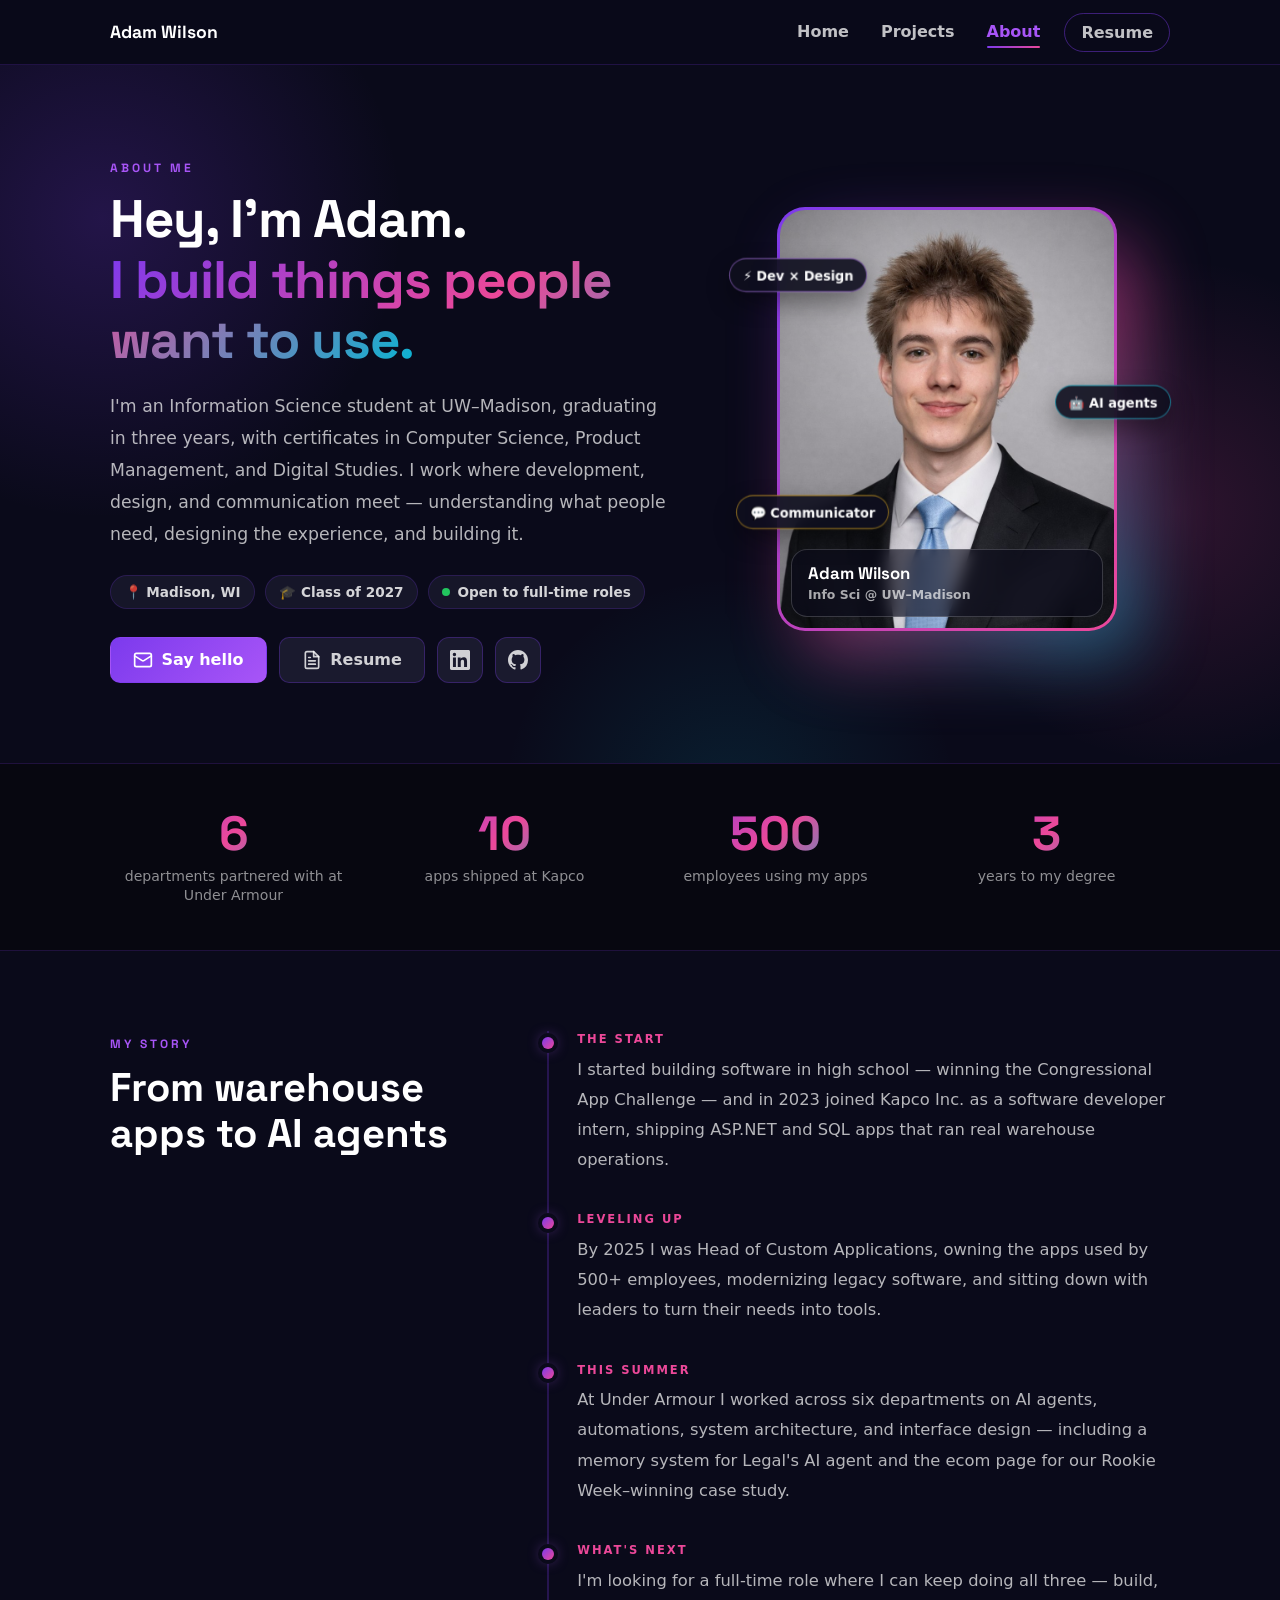
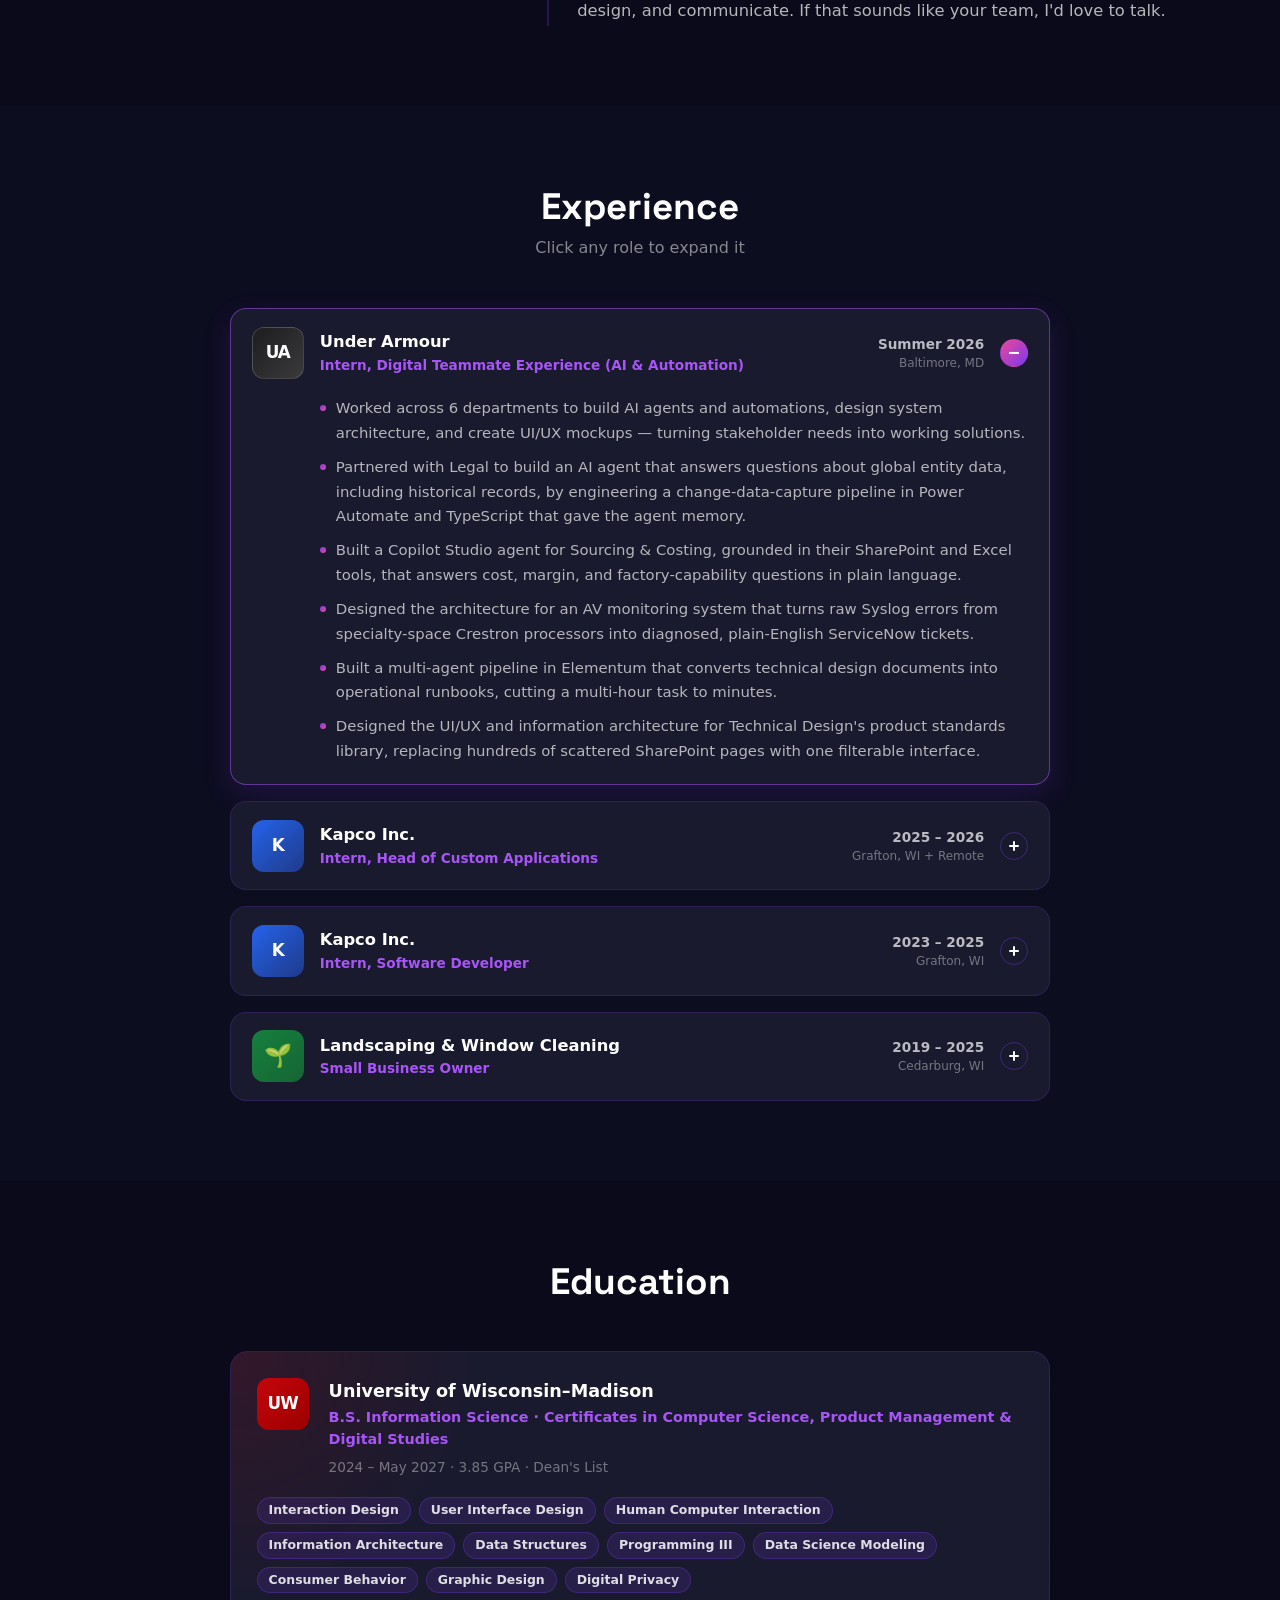
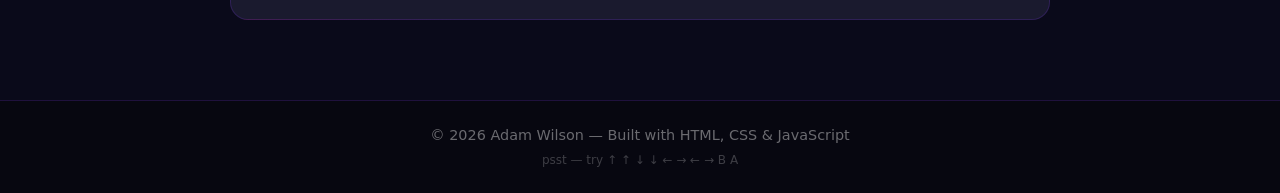
==== about.html @ 1ac46851 "Initial upload" ====
<!doctype html>
<html lang="en">
<head>
  <meta charset="UTF-8">
  <meta name="viewport" content="width=device-width, initial-scale=1.0">
  <title>About — Adam Wilson</title>
  <meta name="description" content="About Adam Wilson — Information Science student at UW–Madison.">
  <link rel="icon" type="image/svg+xml" href="assets/favicon.svg">
  <link rel="preconnect" href="https://fonts.googleapis.com">
  <link rel="preconnect" href="https://fonts.gstatic.com" crossorigin>
  <link href="https://fonts.googleapis.com/css2?family=Space+Grotesk:wght@500;600;700&display=swap" rel="stylesheet">
  <link rel="stylesheet" href="css/style.css">
</head><body>
  <div class="scroll-progress" aria-hidden="true"></div>
  <header class="site-nav">
    <nav class="container" aria-label="Main navigation">
      <button class="brand" type="button" title="Try clicking me..." aria-label="Adam Wilson">Adam Wilson</button>
      <button class="nav-toggle" type="button" aria-controls="nav-links" aria-expanded="false" aria-label="Toggle navigation menu">
        <span></span><span></span><span></span>
      </button>
      <ul class="nav-links" id="nav-links">
        <li><a href="index.html">Home</a></li>
        <li><a href="projects.html">Projects</a></li>
        <li><a href="about.html" class="active" aria-current="page">About</a></li>
        <li><a href="resume.html" class="nav-cta">Resume</a></li>
      </ul>
    </nav>
  </header>

  <main class="about-page">
    <!-- Intro -->
    <section class="about-hero">
      <div class="about-hero-bg" aria-hidden="true"></div>
      <div class="container about-hero-grid">
        <div class="about-intro">
          <span class="eyebrow" data-reveal>About me</span>
          <h1 data-reveal data-delay="0.05">Hey, I'm Adam.<br><span class="grad-text">I build things people want to use.</span></h1>
          <p class="about-lead" data-reveal data-delay="0.12">
            I'm an Information Science student at UW–Madison, graduating in three years, with certificates in
            Computer Science, Product Management, and Digital Studies. I work where development, design, and
            communication meet — understanding what people need, designing the experience, and building it.
          </p>
          <div class="fact-row" data-reveal data-delay="0.18">
            <span class="fact">📍 Madison, WI</span>
            <span class="fact">🎓 Class of 2027</span>
            <span class="fact"><span class="status-dot"></span> Open to full-time roles</span>
          </div>
          <div class="about-cta" data-reveal data-delay="0.24">
            <a class="btn btn-grad" href="mailto:adamwilson2015@icloud.com"><svg width="20" height="20" viewBox="0 0 24 24" fill="none" stroke="currentColor" stroke-width="2" stroke-linecap="round" stroke-linejoin="round" aria-hidden="true"><rect x="2" y="4" width="20" height="16" rx="2"/><path d="m22 7-8.97 5.7a1.94 1.94 0 0 1-2.06 0L2 7"/></svg>Say hello</a>
            <a class="btn btn-ghost" href="resume.html"><svg width="20" height="20" viewBox="0 0 24 24" fill="none" stroke="currentColor" stroke-width="2" stroke-linecap="round" stroke-linejoin="round" aria-hidden="true"><path d="M14 2H6a2 2 0 0 0-2 2v16a2 2 0 0 0 2 2h12a2 2 0 0 0 2-2V8z"/><polyline points="14 2 14 8 20 8"/><line x1="16" y1="13" x2="8" y2="13"/><line x1="16" y1="17" x2="8" y2="17"/><line x1="10" y1="9" x2="8" y2="9"/></svg>Resume</a>
            <a class="icon-btn" href="https://linkedin.com/in/adam-wilson24" target="_blank" rel="noopener noreferrer" aria-label="LinkedIn — opens in new tab"><svg width="20" height="20" viewBox="0 0 24 24" fill="currentColor" aria-hidden="true"><path d="M20.447 20.452h-3.554v-5.569c0-1.328-.027-3.037-1.852-3.037-1.853 0-2.136 1.445-2.136 2.939v5.667H9.351V9h3.414v1.561h.046c.477-.9 1.637-1.85 3.37-1.85 3.601 0 4.267 2.37 4.267 5.455v6.286zM5.337 7.433a2.062 2.062 0 0 1-2.063-2.065 2.064 2.064 0 1 1 2.063 2.065zm1.782 13.019H3.555V9h3.564v11.452zM22.225 0H1.771C.792 0 0 .774 0 1.729v20.542C0 23.227.792 24 1.771 24h20.451C23.2 24 24 23.227 24 22.271V1.729C24 .774 23.2 0 22.222 0h.003z"/></svg></a>
            <a class="icon-btn" href="https://github.com/adamwilson24" target="_blank" rel="noopener noreferrer" aria-label="GitHub — opens in new tab"><svg width="20" height="20" viewBox="0 0 24 24" fill="currentColor" aria-hidden="true"><path d="M12 0C5.37 0 0 5.37 0 12c0 5.31 3.435 9.795 8.205 11.385.6.105.825-.255.825-.57 0-.285-.015-1.23-.015-2.235-3.015.555-3.795-.735-4.035-1.41-.135-.345-.72-1.41-1.23-1.695-.42-.225-1.02-.78-.015-.795.945-.015 1.62.87 1.845 1.23 1.08 1.815 2.805 1.305 3.495.99.105-.78.42-1.305.765-1.605-2.67-.3-5.46-1.335-5.46-5.925 0-1.305.465-2.385 1.23-3.225-.12-.3-.54-1.53.12-3.18 0 0 1.005-.315 3.3 1.23.96-.267 1.98-.4 3-.405 1.02.005 2.04.138 3 .405 2.28-1.56 3.285-1.23 3.285-1.23.66 1.65.24 2.88.12 3.18.765.84 1.23 1.905 1.23 3.225 0 4.605-2.805 5.625-5.475 5.925.435.375.81 1.095.81 2.22 0 1.605-.015 2.895-.015 3.3 0 .315.225.69.825.57A12.02 12.02 0 0 0 24 12c0-6.63-5.37-12-12-12z"/></svg></a>
          </div>
        </div>

        <div class="portrait-wrap" data-reveal data-delay="0.1">
          <div class="portrait" data-tilt>
            <div class="portrait-glow" aria-hidden="true"></div>
            <div class="portrait-frame">
              <img src="assets/images/headshot-portrait.jpg" alt="Adam Wilson, Information Science student at UW–Madison">
              <div class="portrait-shine" aria-hidden="true"></div>
              <div class="portrait-caption">
                <span>Adam Wilson</span>
                <small>Info Sci @ UW–Madison</small>
              </div>
            </div>
            <span class="sticker s1">⚡ Dev × Design</span>
            <span class="sticker s2">🤖 AI agents</span>
            <span class="sticker s3">💬 Communicator</span>
          </div>
        </div>
      </div>
    </section>

    <!-- Numbers -->
    <section class="stats-band">
      <div class="container stats-grid">
        <div class="stat" data-reveal><span class="stat-n" data-count="6">0</span><span class="stat-l">departments partnered with at Under Armour</span></div>
        <div class="stat" data-reveal data-delay="0.1"><span class="stat-n" data-count="10" data-suffix="+">0</span><span class="stat-l">apps shipped at Kapco</span></div>
        <div class="stat" data-reveal data-delay="0.2"><span class="stat-n" data-count="500" data-suffix="+">0</span><span class="stat-l">employees using my apps</span></div>
        <div class="stat" data-reveal data-delay="0.3"><span class="stat-n" data-count="3">0</span><span class="stat-l">years to my degree</span></div>
      </div>
    </section>

    <!-- Story -->
    <section class="section">
      <div class="container story-grid">
        <div class="story-side">
          <span class="eyebrow">My story</span>
          <h2>From warehouse apps to AI agents</h2>
        </div>
        <div class="story-body">
          <div class="story-step" data-reveal>
            <span class="story-k">The start</span>
            <p>I started building software in high school — winning the Congressional App Challenge — and in 2023 joined Kapco Inc. as a software developer intern, shipping ASP.NET and SQL apps that ran real warehouse operations.</p>
          </div>
          <div class="story-step" data-reveal>
            <span class="story-k">Leveling up</span>
            <p>By 2025 I was Head of Custom Applications, owning the apps used by 500+ employees, modernizing legacy software, and sitting down with leaders to turn their needs into tools.</p>
          </div>
          <div class="story-step" data-reveal>
            <span class="story-k">This summer</span>
            <p>At Under Armour I worked across six departments on AI agents, automations, system architecture, and interface design — including a memory system for Legal's AI agent and the ecom page for our Rookie Week–winning case study.</p>
          </div>
          <div class="story-step" data-reveal>
            <span class="story-k">What's next</span>
            <p>I'm looking for a full-time role where I can keep doing all three — build, design, and communicate. If that sounds like your team, I'd love to talk.</p>
          </div>
        </div>
      </div>
    </section>

    <!-- Experience -->
    <section class="section section-alt">
      <div class="container narrow">
        <div class="section-head">
          <h2>Experience</h2>
          <p>Click any role to expand it</p>
        </div>
        <div class="xp-list">
          <details class="xp" data-reveal open>
            <summary>
              <span class="logo-tile logo-ua" aria-hidden="true">UA</span>
              <span class="xp-head">
                <span class="xp-org">Under Armour</span>
                <span class="xp-role">Intern, Digital Teammate Experience (AI &amp; Automation)</span>
              </span>
              <span class="xp-when">Summer 2026<small>Baltimore, MD</small></span>
              <span class="xp-toggle" aria-hidden="true"></span>
            </summary>
            <ul class="xp-body"><li>Worked across 6 departments to build AI agents and automations, design system architecture, and create UI/UX mockups — turning stakeholder needs into working solutions.</li><li>Partnered with Legal to build an AI agent that answers questions about global entity data, including historical records, by engineering a change-data-capture pipeline in Power Automate and TypeScript that gave the agent memory.</li><li>Built a Copilot Studio agent for Sourcing &amp; Costing, grounded in their SharePoint and Excel tools, that answers cost, margin, and factory-capability questions in plain language.</li><li>Designed the architecture for an AV monitoring system that turns raw Syslog errors from specialty-space Crestron processors into diagnosed, plain-English ServiceNow tickets.</li><li>Built a multi-agent pipeline in Elementum that converts technical design documents into operational runbooks, cutting a multi-hour task to minutes.</li><li>Designed the UI/UX and information architecture for Technical Design's product standards library, replacing hundreds of scattered SharePoint pages with one filterable interface.</li></ul>
          </details>
          <details class="xp" data-reveal>
            <summary>
              <span class="logo-tile logo-kp" aria-hidden="true">K</span>
              <span class="xp-head">
                <span class="xp-org">Kapco Inc.</span>
                <span class="xp-role">Intern, Head of Custom Applications</span>
              </span>
              <span class="xp-when">2025 – 2026<small>Grafton, WI + Remote</small></span>
              <span class="xp-toggle" aria-hidden="true"></span>
            </summary>
            <ul class="xp-body"><li>Appointed Head of Custom Applications, leading design, implementation, and optimization of critical apps for 500+ employees across the production floor and office.</li><li>Led the conversion of legacy Visual Basic applications into ASP.NET web apps built for both desktops and workstation tablets.</li><li>Led API integration development for a company-wide ERP migration from Infor Visual to Plex.</li><li>Ran frequent meetings with leaders and employees to gather business needs and translate them into new or existing applications.</li></ul>
          </details>
          <details class="xp" data-reveal>
            <summary>
              <span class="logo-tile logo-kp" aria-hidden="true">K</span>
              <span class="xp-head">
                <span class="xp-org">Kapco Inc.</span>
                <span class="xp-role">Intern, Software Developer</span>
              </span>
              <span class="xp-when">2023 – 2025<small>Grafton, WI</small></span>
              <span class="xp-toggle" aria-hidden="true"></span>
            </summary>
            <ul class="xp-body"><li>Developed and deployed 10+ ASP.NET and SQL-backed applications integrated with the company's ERP system.</li><li>Built apps for steel purchasing, part tracking, barcode label printing, forklift inspection, and work instructions, reducing manual errors.</li><li>Maintained SQL databases, queries, and reporting systems for real-time metrics and inventory analysis.</li></ul>
          </details>
          <details class="xp" data-reveal>
            <summary>
              <span class="logo-tile logo-biz" aria-hidden="true">🌱</span>
              <span class="xp-head">
                <span class="xp-org">Landscaping &amp; Window Cleaning</span>
                <span class="xp-role">Small Business Owner</span>
              </span>
              <span class="xp-when">2019 – 2025<small>Cedarburg, WI</small></span>
              <span class="xp-toggle" aria-hidden="true"></span>
            </summary>
            <ul class="xp-body"><li>Ran scheduling and operations for multiple clients, dividing work out on a weekly basis.</li><li>Built long-lasting client relationships through years of high-quality service.</li><li>Grew clientele 25% annually through door-to-door outreach, 300 business cards, and promotional incentives.</li></ul>
          </details>
        </div>
      </div>
    </section>

    <!-- Education -->
    <section class="section">
      <div class="container narrow">
        <div class="section-head">
          <h2>Education</h2>
        </div>
        <div class="edu-big" data-reveal>
          <div class="edu-top">
            <span class="logo-tile logo-uw" aria-hidden="true">UW</span>
            <div>
              <p class="n">University of Wisconsin–Madison</p>
              <p class="r">B.S. Information Science · Certificates in Computer Science, Product Management &amp; Digital Studies</p>
              <p class="y">2024 – May 2027 · 3.85 GPA · Dean's List</p>
            </div>
          </div>
          <div class="chip-row">
            <span class="chip">Interaction Design</span><span class="chip">User Interface Design</span><span class="chip">Human Computer Interaction</span>
            <span class="chip">Information Architecture</span><span class="chip">Data Structures</span><span class="chip">Programming III</span>
            <span class="chip">Data Science Modeling</span><span class="chip">Consumer Behavior</span><span class="chip">Graphic Design</span><span class="chip">Digital Privacy</span>
          </div>
        </div>
      </div>
    </section>
  </main>

  <footer class="site-footer">
    © <span data-year>2026</span> Adam Wilson — Built with HTML, CSS &amp; JavaScript
    <span class="hint">psst — try ↑ ↑ ↓ ↓ ← → ← → B A</span>
  </footer>
  <script src="js/main.js"></script>
</body>
</html>
---- css/style.css ----
/* =========================================================
   Adam Wilson — Portfolio
   Plain CSS. No build step. Colors live in :root below.
   ========================================================= */

:root {
  --bg: #0a0a1a;
  --bg-alt: #0d0d20;
  --bg-deep: #070710;
  --surface: #1a1a2e;
  --surface-2: #0f0f1f;
  --violet: #7c3aed;
  --purple: #a855f7;
  --pink: #ec4899;
  --cyan: #06b6d4;
  --text: #f0f0f0;
  --muted: rgba(255, 255, 255, 0.55);
  --faint: rgba(255, 255, 255, 0.4);
  --line: rgba(124, 58, 237, 0.2);
  --line-hot: rgba(168, 85, 247, 0.5);
  --grad: linear-gradient(135deg, #7c3aed, #ec4899);
  --grad-3: linear-gradient(135deg, #7c3aed, #ec4899, #06b6d4);
  --display: "Space Grotesk", "Segoe UI", system-ui, -apple-system, sans-serif;
  --body: "Segoe UI", system-ui, -apple-system, BlinkMacSystemFont, sans-serif;
  --nav-h: 64px;
}

*, *::before, *::after { box-sizing: border-box; }

html { scroll-behavior: smooth; }

body {
  margin: 0;
  min-height: 100vh;
  display: flex;
  flex-direction: column;
  font-family: var(--body);
  background: var(--bg);
  color: var(--text);
  line-height: 1.5;
  -webkit-font-smoothing: antialiased;
}

main { flex: 1; }

img { max-width: 100%; display: block; }
a { color: inherit; }

h1, h2, h3, h4, h5 { font-family: var(--display); font-weight: 700; margin: 0 0 0.5rem; line-height: 1.15; }

::selection { background: rgba(168, 85, 247, 0.45); color: #fff; }

.container { width: 100%; max-width: 1100px; margin: 0 auto; padding: 0 1.25rem; }

.grad-text {
  background: var(--grad-3);
  -webkit-background-clip: text;
  background-clip: text;
  color: transparent;
}

/* ---------- Scroll progress bar ---------- */
.scroll-progress {
  position: fixed;
  top: 0; left: 0;
  height: 3px;
  width: 100%;
  transform-origin: 0 50%;
  transform: scaleX(0);
  background: var(--grad-3);
  z-index: 10001;
  pointer-events: none;
}

/* ---------- Navbar ---------- */
.site-nav {
  position: sticky;
  top: 0;
  z-index: 1000;
  background: rgba(10, 10, 26, 0.95);
  backdrop-filter: blur(10px);
  -webkit-backdrop-filter: blur(10px);
  border-bottom: 1px solid var(--line);
}

.site-nav .container {
  height: var(--nav-h);
  display: flex;
  align-items: center;
  justify-content: space-between;
}

.brand {
  color: #fff;
  font-family: var(--display);
  font-weight: 700;
  font-size: 1.1rem;
  cursor: pointer;
  user-select: none;
  background: none;
  border: 0;
  padding: 0;
}

@keyframes glitchShake {
  0%   { transform: translate(0, 0) skew(0deg); }
  20%  { transform: translate(-2px, 1px) skew(1deg); }
  40%  { transform: translate(2px, -1px) skew(-1deg); }
  60%  { transform: translate(-1px, 2px) skew(0.5deg); }
  80%  { transform: translate(1px, -2px) skew(-0.5deg); }
  100% { transform: translate(0, 0) skew(0deg); }
}

.brand.glitch-text {
  display: inline-block;
  animation: glitchShake 0.1s infinite;
  color: var(--purple);
  text-shadow: 2px 0 var(--pink), -2px 0 var(--cyan);
  letter-spacing: 1px;
}

.nav-links {
  display: flex;
  gap: 0.5rem;
  list-style: none;
  margin: 0;
  padding: 0;
}

.nav-links a {
  position: relative;
  display: block;
  padding: 0.5rem 0.75rem;
  color: rgba(255, 255, 255, 0.75);
  font-weight: 700;
  text-decoration: none;
  transition: color 0.2s ease;
}

.nav-links a::after {
  content: "";
  position: absolute;
  left: 0.75rem; right: 0.75rem; bottom: 0.25rem;
  height: 2px;
  border-radius: 2px;
  background: var(--grad);
  transform: scaleX(0);
  transform-origin: left;
  transition: transform 0.25s ease;
}

.nav-links a:hover { color: #fff; }
.nav-links a:hover::after,
.nav-links a.active::after { transform: scaleX(1); }
.nav-links a.active { color: var(--purple); }

.nav-links a.nav-cta {
  margin-left: 0.25rem;
  border: 1px solid rgba(124, 58, 237, 0.45);
  border-radius: 999px;
  padding: 0.4rem 1rem;
  margin-top: 0.1rem;
}
.nav-links a.nav-cta::after { display: none; }
.nav-links a.nav-cta:hover,
.nav-links a.nav-cta.active {
  background: var(--grad);
  border-color: transparent;
  color: #fff;
}

.nav-toggle {
  display: none;
  background: none;
  border: 1px solid rgba(124, 58, 237, 0.4);
  border-radius: 8px;
  padding: 0.45rem 0.6rem;
  cursor: pointer;
}
.nav-toggle span {
  display: block;
  width: 22px; height: 2px;
  background: rgba(255, 255, 255, 0.8);
  margin: 4px 0;
  transition: transform 0.25s ease, opacity 0.25s ease;
}
.nav-toggle[aria-expanded="true"] span:nth-child(1) { transform: translateY(6px) rotate(45deg); }
.nav-toggle[aria-expanded="true"] span:nth-child(2) { opacity: 0; }
.nav-toggle[aria-expanded="true"] span:nth-child(3) { transform: translateY(-6px) rotate(-45deg); }

@media (max-width: 991px) {
  .nav-toggle { display: block; }
  .nav-links {
    position: absolute;
    top: var(--nav-h); left: 0; right: 0;
    flex-direction: column;
    gap: 0;
    padding: 0.5rem 1.25rem 1rem;
    background: rgba(10, 10, 26, 0.98);
    border-bottom: 1px solid var(--line);
    display: none;
  }
  .nav-links.open { display: flex; animation: fadeIn 0.2s ease; }
  .nav-links a::after { left: 0; right: auto; width: 40px; }
  .nav-links a.nav-cta { display: inline-block; margin: 0.5rem 0 0; }
}

/* ---------- Buttons ---------- */
.btn {
  display: inline-flex;
  align-items: center;
  gap: 0.5rem;
  padding: 0.65rem 1.4rem;
  border-radius: 10px;
  font-weight: 600;
  font-size: 1rem;
  text-decoration: none;
  cursor: pointer;
  border: 1px solid transparent;
  transition: transform 0.2s ease, box-shadow 0.2s ease, background 0.2s ease, color 0.2s ease, opacity 0.2s ease;
}
.btn:hover { transform: translateY(-2px); }
.btn-primary { background: var(--violet); color: #fff; }
.btn-primary:hover { box-shadow: 0 8px 24px rgba(124, 58, 237, 0.45); }
.btn-outline { border-color: rgba(255, 255, 255, 0.85); color: #fff; background: transparent; }
.btn-outline:hover { background: #fff; color: #0a0a1a; }
.btn-grad { background: linear-gradient(135deg, #7c3aed, #a855f7); color: #fff; font-weight: 700; }
.btn-grad:hover { opacity: 0.88; }
.btn-ghost { background: var(--surface); border-color: rgba(124, 58, 237, 0.3); color: rgba(255,255,255,0.8); }
.btn-ghost:hover { border-color: rgba(168, 85, 247, 0.6); color: #fff; box-shadow: 0 6px 20px rgba(124, 58, 237, 0.2); }

/* ---------- Section headings ---------- */
.section { padding: 80px 0; }
.section-alt { background: var(--bg-alt); }

.section-head { text-align: center; margin-bottom: 3rem; }
.section-head h2 { font-size: clamp(1.8rem, 4vw, 2.3rem); color: #fff; }
.section-head p { color: rgba(255, 255, 255, 0.5); margin: 0; }

.eyebrow {
  display: inline-block;
  font-family: var(--display);
  font-size: 0.75rem;
  font-weight: 700;
  letter-spacing: 3px;
  text-transform: uppercase;
  color: var(--purple);
  margin-bottom: 0.75rem;
}

/* ---------- Hero ---------- */
.hero-section {
  position: relative;
  min-height: calc(100vh - var(--nav-h));
  width: 100%;
  display: flex;
  align-items: center;
  justify-content: center;
  overflow: hidden;
  background: var(--bg);
  color: #fff;
}

.hero-section::after {
  content: "";
  position: absolute;
  bottom: 0; left: 0;
  width: 100%;
  height: 180px;
  background: linear-gradient(to bottom, transparent, var(--bg));
  z-index: 1;
  pointer-events: none;
}

.hero-canvas {
  position: absolute;
  inset: 0;
  width: 100%;
  height: 100%;
  z-index: 0;
}

.hero-content {
  position: relative;
  z-index: 2;
  text-align: center;
  padding: 2rem;
}

.status-chip {
  display: inline-flex;
  align-items: center;
  gap: 0.55rem;
  padding: 0.35rem 0.9rem;
  margin-bottom: 1.5rem;
  border-radius: 999px;
  background: rgba(26, 26, 46, 0.7);
  border: 1px solid rgba(124, 58, 237, 0.35);
  backdrop-filter: blur(6px);
  font-size: 0.82rem;
  font-weight: 600;
  color: rgba(255, 255, 255, 0.85);
  animation: riseIn 0.8s ease both;
}
.status-dot {
  width: 8px; height: 8px;
  border-radius: 50%;
  background: #22c55e;
  box-shadow: 0 0 0 0 rgba(34, 197, 94, 0.6);
  animation: pulse 2s infinite;
}

.hero-content h1 {
  font-size: clamp(2.5rem, 6vw, 4rem);
  font-weight: 800;
  letter-spacing: -1px;
  text-shadow: 0 0 40px rgba(124, 58, 237, 0.5);
  margin-bottom: 1rem;
  animation: riseIn 0.8s ease 0.1s both;
}

.wave { display: inline-block; transform-origin: 70% 70%; animation: wave 2.4s ease-in-out 1.2s 2; }

.typewriter {
  min-height: 2rem;
  font-weight: 700;
  font-size: 1.4rem;
  color: rgba(255, 255, 255, 0.85);
  margin: 0 0 2rem;
  text-shadow: 0 0 20px rgba(0,0,0,0.8), 0 0 40px rgba(0,0,0,0.6), 0 2px 4px rgba(0,0,0,0.9);
}

.caret {
  display: inline-block;
  width: 2px;
  height: 1.1em;
  background: var(--purple);
  margin-left: 3px;
  vertical-align: middle;
  animation: blink 0.8s step-end infinite;
}

.hero-actions {
  display: flex;
  justify-content: center;
  gap: 1rem;
  flex-wrap: wrap;
  animation: riseIn 0.8s ease 0.25s both;
}

.scroll-cue {
  position: absolute;
  bottom: 28px; left: 50%;
  transform: translateX(-50%);
  z-index: 2;
  width: 24px; height: 38px;
  border: 2px solid rgba(255, 255, 255, 0.35);
  border-radius: 14px;
  display: flex;
  justify-content: center;
  padding-top: 6px;
}
.scroll-cue::before {
  content: "";
  width: 4px; height: 8px;
  border-radius: 2px;
  background: var(--purple);
  animation: scrollCue 1.6s ease-in-out infinite;
}

/* ---------- Marquee ---------- */
.marquee {
  overflow: hidden;
  border-top: 1px solid var(--line);
  border-bottom: 1px solid var(--line);
  background: var(--bg-deep);
  padding: 0.9rem 0;
  -webkit-mask-image: linear-gradient(90deg, transparent, #000 10%, #000 90%, transparent);
  mask-image: linear-gradient(90deg, transparent, #000 10%, #000 90%, transparent);
}
.marquee-track {
  display: flex;
  width: max-content;
  animation: marquee 38s linear infinite;
}
.marquee:hover .marquee-track { animation-play-state: paused; }
.marquee-track span {
  font-family: var(--display);
  font-weight: 700;
  font-size: 0.95rem;
  letter-spacing: 2px;
  text-transform: uppercase;
  color: rgba(255, 255, 255, 0.55);
  padding: 0 1.4rem;
  white-space: nowrap;
}
.marquee-track span.hl { color: var(--purple); }
.marquee-track span::after { content: "✦"; margin-left: 2.8rem; color: rgba(236, 72, 153, 0.6); }

/* ---------- Cards (shared spotlight hover) ---------- */
.spotlight {
  position: relative;
  isolation: isolate;
}
.spotlight::before {
  content: "";
  position: absolute;
  inset: 0;
  border-radius: inherit;
  background: radial-gradient(380px circle at var(--mx, 50%) var(--my, 50%), rgba(168, 85, 247, 0.14), transparent 45%);
  opacity: 0;
  transition: opacity 0.3s ease;
  z-index: -1;
  pointer-events: none;
}
.spotlight:hover::before { opacity: 1; }

/* ---------- Skill cards ---------- */
.grid-3 {
  display: grid;
  grid-template-columns: repeat(3, 1fr);
  gap: 1.5rem;
}
@media (max-width: 767px) { .grid-3 { grid-template-columns: 1fr; } }

.skills-card {
  background: var(--surface);
  border: 1px solid var(--line);
  border-radius: 1rem;
  padding: 1.75rem;
  height: 100%;
  transition: transform 0.25s ease, box-shadow 0.25s ease, border-color 0.25s ease;
}
.skills-card:hover {
  transform: translateY(-6px);
  box-shadow: 0 12px 30px rgba(124, 58, 237, 0.2);
  border-color: var(--line-hot);
}
.skills-card .icon { font-size: 2.5rem; margin-bottom: 1rem; }
.skills-card h3 { color: #fff; font-size: 1.4rem; }
.skills-card p { color: rgba(255, 255, 255, 0.6); margin: 0.75rem 0 0; }

/* ---------- Reveal-on-scroll ---------- */
.reveal-up, .reveal-left {
  opacity: 0;
  transition: opacity 0.6s ease, transform 0.6s ease;
  transition-delay: var(--delay, 0s);
}
.reveal-up { transform: translateY(40px); }
.reveal-left { transform: translateX(-30px); }
.reveal-up.is-visible, .reveal-left.is-visible { opacity: 1; transform: none; }

/* ---------- Spotlight: Under Armour ---------- */
.feature {
  display: grid;
  grid-template-columns: 1.1fr 1fr;
  gap: 2.5rem;
  align-items: center;
  background:
    radial-gradient(600px circle at 0% 0%, rgba(124, 58, 237, 0.18), transparent 55%),
    radial-gradient(500px circle at 100% 100%, rgba(236, 72, 153, 0.12), transparent 55%),
    var(--surface-2);
  border: 1px solid rgba(124, 58, 237, 0.28);
  border-radius: 24px;
  padding: 2.75rem;
  overflow: hidden;
}
@media (max-width: 860px) { .feature { grid-template-columns: 1fr; padding: 1.75rem; } }

.feature h2 { font-size: clamp(1.7rem, 3.6vw, 2.4rem); color: #fff; }
.feature .role { color: var(--purple); font-weight: 600; margin-bottom: 1.25rem; }
.feature p.lead { color: rgba(255, 255, 255, 0.68); line-height: 1.8; margin: 0 0 1.5rem; }

.chip-row { display: flex; flex-wrap: wrap; gap: 0.5rem; }
.chip {
  background: rgba(124, 58, 237, 0.14);
  border: 1px solid rgba(124, 58, 237, 0.3);
  color: rgba(255, 255, 255, 0.85);
  font-size: 0.78rem;
  font-weight: 600;
  padding: 3px 11px;
  border-radius: 999px;
}

.feature-stack { display: grid; gap: 1rem; }

.mini-card {
  background: rgba(26, 26, 46, 0.85);
  border: 1px solid var(--line);
  border-radius: 14px;
  padding: 1.15rem 1.3rem;
  transition: border-color 0.3s ease, transform 0.3s ease, box-shadow 0.3s ease;
}
.mini-card:hover { border-color: var(--line-hot); transform: translateX(6px); box-shadow: 0 8px 24px rgba(124, 58, 237, 0.15); }
.mini-card .k {
  font-size: 0.7rem;
  font-weight: 700;
  letter-spacing: 1.5px;
  text-transform: uppercase;
  color: var(--pink);
  margin-bottom: 0.3rem;
}
.mini-card h4 { color: #fff; font-size: 1.05rem; margin-bottom: 0.3rem; }
.mini-card p { color: var(--muted); font-size: 0.9rem; margin: 0; line-height: 1.6; }

.trophy {
  display: inline-flex;
  align-items: center;
  gap: 0.35rem;
  margin-left: 0.4rem;
  font-size: 0.7rem;
  font-weight: 700;
  color: #fbbf24;
  background: rgba(251, 191, 36, 0.12);
  border: 1px solid rgba(251, 191, 36, 0.35);
  border-radius: 999px;
  padding: 1px 8px;
  vertical-align: middle;
  letter-spacing: 0.5px;
}

/* ---------- Timeline ---------- */
.timeline { max-width: 620px; margin: 0 auto; }

.timeline-item {
  display: flex;
  gap: 1.5rem;
  align-items: flex-start;
  margin-bottom: 2.5rem;
}

.timeline-rail {
  display: flex;
  flex-direction: column;
  align-items: center;
  min-width: 20px;
  align-self: stretch;
}

.timeline-dot {
  width: 14px; height: 14px;
  border-radius: 50%;
  background: var(--grad);
  flex-shrink: 0;
  margin-top: 4px;
  transition: box-shadow 0.6s ease;
  transition-delay: calc(var(--delay, 0s) + 0.3s);
}
.timeline-item.is-visible .timeline-dot {
  box-shadow: 0 0 12px rgba(168, 85, 247, 0.8), 0 0 24px rgba(168, 85, 247, 0.4);
}
.timeline-item.current .timeline-dot { animation: pulseViolet 2.2s infinite 1s; }

.timeline-line {
  width: 2px;
  flex: 1;
  min-height: 60px;
  background: linear-gradient(to bottom, rgba(124, 58, 237, 0.5), rgba(124, 58, 237, 0.05));
  margin-top: 6px;
}

.timeline-card {
  flex: 1;
  background: var(--surface);
  border: 1px solid var(--line);
  border-radius: 12px;
  padding: 1.25rem 1.5rem;
  margin-bottom: 0.5rem;
  transition: border-color 0.3s ease, box-shadow 0.3s ease;
}
.timeline-card:hover { border-color: var(--line-hot); box-shadow: 0 8px 24px rgba(124, 58, 237, 0.15); }

.year-badge {
  display: inline-block;
  background: rgba(124, 58, 237, 0.15);
  border: 1px solid rgba(124, 58, 237, 0.3);
  border-radius: 6px;
  padding: 2px 10px;
  color: var(--purple);
  font-weight: 700;
  font-size: 0.8rem;
  letter-spacing: 1px;
  margin-bottom: 0.6rem;
}
.timeline-card .t { color: #fff; font-weight: 700; font-size: 1.05rem; margin-bottom: 0.4rem; }
.timeline-card .d { color: rgba(255, 255, 255, 0.5); font-size: 0.9rem; line-height: 1.6; }

/* ---------- Contact strip ---------- */
.contact-strip {
  background: var(--bg-alt);
  border-top: 1px solid rgba(124, 58, 237, 0.15);
  padding: 80px 1.25rem;
  text-align: center;
}
.contact-strip h2 { color: #fff; font-weight: 800; font-size: clamp(1.8rem, 4vw, 2.5rem); margin-bottom: 0.75rem; }
.contact-strip p { color: rgba(255, 255, 255, 0.5); font-size: 1.05rem; max-width: 420px; margin: 0 auto 2.5rem; line-height: 1.7; }

.link-row { display: flex; justify-content: center; gap: 1rem; flex-wrap: wrap; }

.link-btn {
  display: flex;
  align-items: center;
  gap: 0.6rem;
  background: var(--surface);
  border: 1px solid rgba(124, 58, 237, 0.25);
  border-radius: 12px;
  padding: 0.75rem 1.5rem;
  color: rgba(255, 255, 255, 0.75);
  text-decoration: none;
  font-weight: 600;
  font-size: 0.95rem;
  transition: border-color 0.2s ease, color 0.2s ease, box-shadow 0.2s ease, transform 0.2s ease;
}
.link-btn:hover {
  border-color: rgba(168, 85, 247, 0.6);
  color: #fff;
  box-shadow: 0 6px 20px rgba(124, 58, 237, 0.2);
  transform: translateY(-3px);
}
.link-btn svg { flex-shrink: 0; }

/* ---------- Footer ---------- */
.site-footer {
  background: var(--bg-deep);
  border-top: 1px solid var(--line);
  color: rgba(255, 255, 255, 0.4);
  text-align: center;
  padding: 1.5rem 1.25rem;
  font-size: 0.9rem;
}
.site-footer .hint { display: block; margin-top: 0.3rem; font-size: 0.75rem; color: rgba(255, 255, 255, 0.22); }

/* ---------- Page header (inner pages) ---------- */
.page { background: var(--bg); padding: 80px 0 100px; }
.page-title { text-align: center; margin-bottom: 3rem; }
.page-title h1 { font-size: clamp(2rem, 5vw, 2.8rem); color: #fff; }
.page-title p { color: rgba(255, 255, 255, 0.5); margin: 0; }

/* ---------- Project cards ---------- */
.project-card {
  background: var(--surface);
  border: 1px solid var(--line);
  border-radius: 16px;
  overflow: hidden;
  cursor: pointer;
  text-align: left;
  color: inherit;
  font: inherit;
  padding: 0;
  width: 100%;
  box-shadow: 0 4px 16px rgba(0, 0, 0, 0.3);
  transition: transform 0.3s ease, box-shadow 0.3s ease, border-color 0.3s ease;
}
.project-card:hover,
.project-card:focus-visible {
  transform: translateY(-8px);
  border-color: var(--line-hot);
  box-shadow: 0 20px 40px rgba(124, 58, 237, 0.25);
  outline: none;
}

.project-banner {
  height: 160px;
  background-size: cover;
  background-position: center;
  position: relative;
  overflow: hidden;
  transition: background-size 0.5s ease;
}
.project-banner .zoom {
  position: absolute; inset: 0;
  background: inherit;
  background-size: cover;
  background-position: center;
  transition: transform 0.6s ease;
}
.project-card:hover .project-banner .zoom { transform: scale(1.06); }

.project-overlay {
  position: absolute;
  inset: 0;
  background: rgba(0, 0, 0, 0.25);
  display: flex;
  align-items: center;
  justify-content: center;
  opacity: 0;
  transition: opacity 0.3s ease;
}
.project-card:hover .project-overlay,
.project-card:focus-visible .project-overlay { opacity: 1; }
.project-overlay span {
  background: rgba(124, 58, 237, 0.85);
  color: #fff;
  font-weight: 700;
  font-size: 0.85rem;
  padding: 0.5rem 1.25rem;
  border-radius: 999px;
  letter-spacing: 0.5px;
}

.project-tags {
  position: absolute;
  bottom: 0.75rem; left: 0.75rem;
  display: flex;
  gap: 0.4rem;
  flex-wrap: wrap;
}
.project-tags span {
  background: rgba(0, 0, 0, 0.5);
  backdrop-filter: blur(4px);
  color: rgba(255, 255, 255, 0.9);
  font-size: 0.7rem;
  font-weight: 600;
  padding: 2px 8px;
  border-radius: 999px;
  border: 1px solid rgba(255, 255, 255, 0.15);
}

.project-body { padding: 1.25rem; }
.project-body h3 { color: #fff; font-size: 1.05rem; margin: 0 0 0.3rem; }
.project-body .tagline { color: var(--purple); font-size: 0.8rem; font-weight: 600; margin: 0 0 0.6rem; letter-spacing: 0.5px; }
.project-body .short {
  color: rgba(255, 255, 255, 0.5);
  font-size: 0.875rem;
  margin: 0;
  line-height: 1.6;
  display: -webkit-box;
  -webkit-line-clamp: 2;
  -webkit-box-orient: vertical;
  overflow: hidden;
}

/* ---------- Modal ---------- */
.modal-backdrop {
  position: fixed;
  inset: 0;
  background: rgba(0, 0, 0, 0.85);
  backdrop-filter: blur(6px);
  z-index: 9999;
  display: flex;
  align-items: center;
  justify-content: center;
  padding: 1.5rem;
  animation: fadeIn 0.25s ease;
}
.modal-backdrop[hidden] { display: none; }

.modal-panel {
  background: var(--surface-2);
  border: 1px solid rgba(124, 58, 237, 0.25);
  border-radius: 20px;
  width: 100%;
  max-width: 900px;
  max-height: 90vh;
  overflow-y: auto;
  animation: slideUp 0.3s ease;
  scrollbar-width: thin;
  scrollbar-color: rgba(124, 58, 237, 0.3) transparent;
}

.modal-hero {
  height: 260px;
  background-size: cover;
  background-position: center;
  border-radius: 20px 20px 0 0;
  position: relative;
  display: flex;
  align-items: flex-end;
  padding: 1.5rem 2rem;
}
.modal-hero::before {
  content: "";
  position: absolute;
  inset: 0;
  background: linear-gradient(to top, rgba(15,15,31,0.92) 0%, rgba(15,15,31,0.4) 60%, transparent 100%);
  border-radius: 20px 20px 0 0;
}
.modal-hero-inner { position: relative; z-index: 1; }
.modal-tags { display: flex; gap: 0.5rem; flex-wrap: wrap; margin-bottom: 0.6rem; }
.modal-tags span {
  background: rgba(255, 255, 255, 0.12);
  backdrop-filter: blur(4px);
  border: 1px solid rgba(255, 255, 255, 0.2);
  color: #fff;
  font-size: 0.75rem;
  font-weight: 600;
  padding: 2px 10px;
  border-radius: 999px;
}
.modal-hero h2 { color: #fff; font-weight: 800; margin: 0; font-size: 1.8rem; text-shadow: 0 2px 8px rgba(0,0,0,0.6); }
.modal-hero p { color: rgba(255, 255, 255, 0.75); margin: 0; font-size: 0.95rem; }

.modal-close {
  position: absolute;
  top: 1rem; right: 1rem;
  background: rgba(0, 0, 0, 0.5);
  border: 1px solid rgba(255, 255, 255, 0.2);
  color: #fff;
  border-radius: 50%;
  width: 36px; height: 36px;
  font-size: 1.2rem;
  cursor: pointer;
  display: flex;
  align-items: center;
  justify-content: center;
  z-index: 2;
  transition: transform 0.2s ease, background 0.2s ease;
}
.modal-close:hover { transform: rotate(90deg); background: rgba(124, 58, 237, 0.7); }

.modal-body { padding: 2rem; }

.detail-pills { display: flex; gap: 1rem; flex-wrap: wrap; margin: 0 0 1.75rem; padding: 0; }
.detail-pills div {
  background: var(--surface);
  border: 1px solid var(--line);
  border-radius: 10px;
  padding: 0.5rem 1rem;
}
.detail-pills dt { color: var(--faint); font-size: 0.7rem; font-weight: 600; letter-spacing: 1px; text-transform: uppercase; }
.detail-pills dd { color: #fff; font-weight: 600; font-size: 0.9rem; margin: 0; }

.modal-body .btn-grad { margin-bottom: 1.75rem; font-size: 0.9rem; padding: 0.6rem 1.4rem; }
.modal-desc p { color: rgba(255, 255, 255, 0.7); line-height: 1.8; margin: 0 0 1rem; }
.modal-desc { margin-bottom: 2rem; }

.modal-body h3 { color: #fff; margin-bottom: 1rem; font-size: 1.1rem; }

.preview-grid { display: grid; gap: 1rem; grid-template-columns: repeat(2, 1fr); }
.preview-grid.single { grid-template-columns: 1fr; }
@media (max-width: 600px) { .preview-grid { grid-template-columns: 1fr; } }

.preview-grid figure { position: relative; border-radius: 12px; overflow: hidden; margin: 0; }
.preview-grid img { width: 100%; height: 220px; object-fit: cover; transition: transform 0.5s ease; }
.preview-grid figure:hover img { transform: scale(1.04); }
.preview-grid figcaption {
  position: absolute;
  bottom: 0; left: 0; right: 0;
  padding: 0.6rem 0.9rem;
  background: linear-gradient(to top, rgba(0,0,0,0.7), transparent);
  color: rgba(255, 255, 255, 0.9);
  font-size: 0.8rem;
  font-weight: 600;
}

body.modal-open { overflow: hidden; }

/* ---------- About ---------- */
.about-grid {
  display: grid;
  grid-template-columns: 1fr 2fr;
  gap: 3rem;
  max-width: 900px;
  margin: 0 auto;
  align-items: start;
}
@media (max-width: 767px) { .about-grid { grid-template-columns: 1fr; } }

.about-side { text-align: center; }

.avatar-wrap { position: relative; display: inline-block; margin-bottom: 1.5rem; }
.avatar-ring {
  position: absolute;
  inset: -4px;
  border-radius: 50%;
  background: conic-gradient(from 0deg, #7c3aed, #ec4899, #06b6d4, #7c3aed);
  animation: spin 8s linear infinite;
}
.avatar {
  width: 180px; height: 180px;
  border-radius: 50%;
  object-fit: cover;
  position: relative;
  z-index: 1;
  border: 3px solid var(--bg);
}

.about-side h1 { color: #fff; font-weight: 800; margin-bottom: 0.25rem; font-size: 1.5rem; }
.about-side .sub { color: var(--purple); font-weight: 600; font-size: 0.9rem; margin: 0 0 1.5rem; }

.side-links { display: flex; flex-direction: column; gap: 0.75rem; }
.side-links a {
  display: flex;
  align-items: center;
  justify-content: center;
  gap: 0.6rem;
  background: var(--surface);
  border: 1px solid var(--line);
  border-radius: 10px;
  padding: 0.6rem 1rem;
  color: rgba(255, 255, 255, 0.7);
  text-decoration: none;
  font-weight: 600;
  font-size: 0.9rem;
  transition: border-color 0.2s ease, color 0.2s ease, box-shadow 0.2s ease;
}
.side-links a:hover { border-color: rgba(168, 85, 247, 0.6); color: #fff; box-shadow: 0 4px 16px rgba(124, 58, 237, 0.2); }

.about-main h2 { color: #fff; margin-bottom: 1rem; font-size: 1.8rem; }
.about-main p.bio { color: rgba(255, 255, 255, 0.65); line-height: 1.9; margin: 0 0 1rem; }
.about-main section + section { margin-top: 2.5rem; }

.edu-card, .exp-card {
  background: var(--surface);
  border: 1px solid var(--line);
  border-radius: 14px;
  padding: 1.5rem;
  display: flex;
  gap: 1.25rem;
  align-items: flex-start;
  transition: border-color 0.3s ease, box-shadow 0.3s ease;
}
.edu-card:hover, .exp-card:hover { border-color: var(--line-hot); box-shadow: 0 8px 24px rgba(124, 58, 237, 0.15); }
.exp-list { display: grid; gap: 1rem; }

.logo-tile {
  width: 52px; height: 52px;
  border-radius: 12px;
  display: flex;
  align-items: center;
  justify-content: center;
  flex-shrink: 0;
  font-weight: 800;
  color: #fff;
  font-size: 1.05rem;
  letter-spacing: -1px;
}
.logo-uw { background: linear-gradient(135deg, #c5050c, #9b0000); }
.logo-ua { background: linear-gradient(135deg, #1d1d1f, #3a3a3c); border: 1px solid rgba(255,255,255,0.15); }
.logo-kp { background: linear-gradient(135deg, #2563eb, #1e3a8a); }

.edu-card .n, .exp-card .n { color: #fff; font-weight: 700; font-size: 1rem; margin: 0 0 0.2rem; }
.edu-card .r, .exp-card .r { color: var(--purple); font-weight: 600; font-size: 0.85rem; margin: 0 0 0.5rem; }
.edu-card .y, .exp-card .y { color: var(--faint); font-size: 0.8rem; margin: 0; }

/* ---------- Resume ---------- */
.resume-layout {
  display: grid;
  grid-template-columns: 280px 1fr;
  gap: 2rem;
  align-items: start;
}
@media (max-width: 900px) { .resume-layout { grid-template-columns: 1fr; } }

.resume-side { position: sticky; top: calc(var(--nav-h) + 1.5rem); display: grid; gap: 1rem; }
@media (max-width: 900px) { .resume-side { position: static; } }

.resume-actions { display: grid; gap: 0.75rem; }
.resume-actions .btn { justify-content: center; }

.side-card {
  background: var(--surface);
  border: 1px solid var(--line);
  border-radius: 14px;
  padding: 1.25rem;
}
.side-card h4 {
  font-size: 0.72rem;
  letter-spacing: 2px;
  text-transform: uppercase;
  color: var(--pink);
  margin-bottom: 0.75rem;
}
.side-card ul { list-style: none; margin: 0; padding: 0; display: grid; gap: 0.6rem; }
.side-card li { color: rgba(255, 255, 255, 0.72); font-size: 0.9rem; line-height: 1.5; padding-left: 1.1rem; position: relative; }
.side-card li::before {
  content: "";
  position: absolute;
  left: 0; top: 0.5em;
  width: 6px; height: 6px;
  border-radius: 50%;
  background: var(--grad);
}

.resume-frame {
  position: relative;
  border-radius: 18px;
  padding: 2px;
  background: var(--grad-3);
  background-size: 200% 200%;
  animation: gradientShift 8s ease infinite;
  box-shadow: 0 30px 60px rgba(124, 58, 237, 0.2);
}
.resume-frame-inner {
  background: var(--surface-2);
  border-radius: 16px;
  overflow: hidden;
}
.resume-toolbar {
  display: flex;
  align-items: center;
  gap: 0.5rem;
  padding: 0.7rem 1rem;
  border-bottom: 1px solid var(--line);
  font-size: 0.8rem;
  color: var(--faint);
}
.resume-toolbar i { width: 10px; height: 10px; border-radius: 50%; display: inline-block; }
.resume-toolbar i:nth-child(1) { background: #ff5f57; }
.resume-toolbar i:nth-child(2) { background: #febc2e; }
.resume-toolbar i:nth-child(3) { background: #28c840; }
.resume-toolbar span { margin-left: 0.5rem; font-family: ui-monospace, SFMono-Regular, Menlo, monospace; }

.resume-embed {
  width: 100%;
  height: 1100px;
  max-height: 85vh;
  border: 0;
  display: block;
  background: #fff;
}
.resume-fallback {
  min-height: 100%;
  background: var(--surface-2);
  display: flex;
  flex-direction: column;
  align-items: center;
  justify-content: center;
  gap: 1rem;
  padding: 3rem 1.5rem;
  text-align: center;
  color: var(--muted);
}

/* ---------- 404-ish / misc ---------- */
.konami-burst {
  position: fixed;
  pointer-events: none;
  z-index: 10002;
  font-size: 1.4rem;
  animation: burst 1.2s ease-out forwards;
}

/* ---------- Keyframes ---------- */
@keyframes blink { 0%, 100% { opacity: 1; } 50% { opacity: 0; } }
@keyframes fadeIn { from { opacity: 0; } to { opacity: 1; } }
@keyframes slideUp { from { opacity: 0; transform: translateY(30px); } to { opacity: 1; transform: translateY(0); } }
@keyframes riseIn { from { opacity: 0; transform: translateY(18px); } to { opacity: 1; transform: none; } }
@keyframes pulse {
  0% { box-shadow: 0 0 0 0 rgba(34, 197, 94, 0.6); }
  70% { box-shadow: 0 0 0 10px rgba(34, 197, 94, 0); }
  100% { box-shadow: 0 0 0 0 rgba(34, 197, 94, 0); }
}
@keyframes pulseViolet {
  0% { box-shadow: 0 0 12px rgba(168,85,247,0.8), 0 0 0 0 rgba(168,85,247,0.6); }
  70% { box-shadow: 0 0 12px rgba(168,85,247,0.8), 0 0 0 12px rgba(168,85,247,0); }
  100% { box-shadow: 0 0 12px rgba(168,85,247,0.8), 0 0 0 0 rgba(168,85,247,0); }
}
@keyframes wave {
  0%, 60%, 100% { transform: rotate(0deg); }
  10%, 30% { transform: rotate(14deg); }
  20% { transform: rotate(-8deg); }
  40% { transform: rotate(-4deg); }
  50% { transform: rotate(10deg); }
}
@keyframes marquee { from { transform: translateX(0); } to { transform: translateX(-50%); } }
@keyframes scrollCue { 0% { transform: translateY(0); opacity: 1; } 70% { transform: translateY(12px); opacity: 0; } 100% { opacity: 0; } }
@keyframes spin { to { transform: rotate(360deg); } }
@keyframes gradientShift { 0%, 100% { background-position: 0% 50%; } 50% { background-position: 100% 50%; } }
@keyframes burst {
  from { opacity: 1; transform: translate(0, 0) scale(1); }
  to { opacity: 0; transform: translate(var(--dx), var(--dy)) scale(0.4) rotate(220deg); }
}

@media (prefers-reduced-motion: reduce) {
  *, *::before, *::after { animation-duration: 0.001ms !important; animation-iteration-count: 1 !important; transition-duration: 0.001ms !important; scroll-behavior: auto !important; }
  .reveal-up, .reveal-left { opacity: 1; transform: none; }
}

/* ---------- Modal video hero ---------- */
.modal-video {
  position: relative;
  aspect-ratio: 16 / 9;
  background: #000;
  border-radius: 20px 20px 0 0;
  overflow: hidden;
}
.modal-video iframe { position: absolute; inset: 0; width: 100%; height: 100%; border: 0; }
.video-poster {
  position: absolute;
  inset: 0;
  width: 100%;
  border: 0;
  padding: 0;
  cursor: pointer;
  background-size: cover, cover;
  background-position: center, center;
  display: flex;
  align-items: center;
  justify-content: center;
}
.video-poster::before {
  content: "";
  position: absolute;
  inset: 0;
  background: radial-gradient(circle at center, rgba(10,10,26,0.15), rgba(10,10,26,0.65));
  transition: background 0.3s ease;
}
.video-poster:hover::before { background: radial-gradient(circle at center, rgba(124,58,237,0.2), rgba(10,10,26,0.55)); }
.play-btn {
  position: relative;
  width: 78px; height: 78px;
  border-radius: 50%;
  background: var(--grad);
  color: #fff;
  display: flex; align-items: center; justify-content: center;
  padding-left: 4px;
  box-shadow: 0 0 0 0 rgba(168, 85, 247, 0.6), 0 12px 30px rgba(0,0,0,0.5);
  animation: playPulse 2.2s infinite;
  transition: transform 0.25s ease;
}
.video-poster:hover .play-btn { transform: scale(1.1); }
.video-note {
  position: absolute;
  bottom: 1rem; left: 50%;
  transform: translateX(-50%);
  background: rgba(10,10,26,0.75);
  border: 1px solid rgba(255,255,255,0.2);
  backdrop-filter: blur(4px);
  color: #fff;
  font-size: 0.8rem;
  font-weight: 700;
  padding: 0.35rem 0.9rem;
  border-radius: 999px;
  white-space: nowrap;
}
@keyframes playPulse {
  0% { box-shadow: 0 0 0 0 rgba(168,85,247,0.6), 0 12px 30px rgba(0,0,0,0.5); }
  70% { box-shadow: 0 0 0 18px rgba(168,85,247,0), 0 12px 30px rgba(0,0,0,0.5); }
  100% { box-shadow: 0 0 0 0 rgba(168,85,247,0), 0 12px 30px rgba(0,0,0,0.5); }
}
.modal-titlebar { padding: 1.5rem 2rem 0; }
.modal-titlebar .modal-tags span { background: rgba(124,58,237,0.15); border-color: rgba(124,58,237,0.3); }
.modal-titlebar h2 { color: #fff; font-weight: 800; font-size: 1.8rem; margin: 0; }
.modal-titlebar p { color: rgba(255,255,255,0.65); margin: 0; }

.preview-grid figure.wide img { height: auto; object-fit: contain; background: #0f0f1f; }
.preview-grid figure.wide:hover img { transform: none; }
.preview-grid figure.wide figcaption { position: static; background: none; padding: 0.6rem 0 0; color: var(--faint); }


/* =========================================================
   What I Do — floating skills Venn
   ========================================================= */
.skills-venn {
  max-width: 760px;
  margin: 0 auto 3.5rem;
  perspective: 900px;
}
.sv-field {
  position: relative;
  width: 100%;
  aspect-ratio: 1 / 1.02;
  transition: transform 0.6s cubic-bezier(.2,.8,.2,1);
  --px: 0px; --py: 0px;
}

.blob {
  position: absolute;
  width: 54%;
  aspect-ratio: 1;
  margin: -27% 0 0 -27%;
  mix-blend-mode: screen;
  opacity: 0;
  transform: scale(0.55);
  transition: opacity 0.9s ease, transform 1.2s cubic-bezier(.2,.8,.2,1), filter 0.3s ease;
  cursor: default;
}
.blob::before {
  content: "";
  position: absolute;
  inset: 0;
  border-radius: 46% 54% 60% 40% / 44% 48% 52% 56%;
  background: var(--fill);
  border: 1px solid var(--edge);
  animation: morph 14s ease-in-out infinite alternate, drift 18s ease-in-out infinite;
  animation-delay: var(--md, 0s);
}
.blob-dev    { left: 37%; top: 39%; --fill: radial-gradient(circle at 30% 35%, rgba(34,211,238,0.42), rgba(124,58,237,0.16) 72%); --edge: rgba(34,211,238,0.45); --md: 0s; }
.blob-design { left: 63%; top: 39%; --fill: radial-gradient(circle at 70% 35%, rgba(244,114,182,0.42), rgba(124,58,237,0.16) 72%); --edge: rgba(244,114,182,0.45); --md: -5s; }
.blob-comm   { left: 50%; top: 64%; --fill: radial-gradient(circle at 50% 75%, rgba(251,191,36,0.34), rgba(124,58,237,0.14) 72%); --edge: rgba(251,191,36,0.4); --md: -9s; }

.skills-venn.is-visible .blob { opacity: 1; transform: scale(1); }
.skills-venn.is-visible .blob-design { transition-delay: 0.12s; }
.skills-venn.is-visible .blob-comm { transition-delay: 0.24s; }

.blob-label {
  position: absolute;
  font-family: var(--display);
  font-weight: 700;
  font-size: clamp(0.82rem, 2.2vw, 1.25rem);
  color: #fff;
  letter-spacing: 0.3px;
  white-space: nowrap;
  text-shadow: 0 2px 14px rgba(0,0,0,0.6);
}
.blob-dev .blob-label    { left: 4%;  top: 2%; }
.blob-design .blob-label { right: 4%; top: 2%; }
.blob-comm .blob-label   { left: 50%; bottom: -10%; transform: translateX(-50%); }

@keyframes morph {
  0%   { border-radius: 46% 54% 60% 40% / 44% 48% 52% 56%; transform: rotate(0deg); }
  50%  { border-radius: 58% 42% 44% 56% / 56% 40% 60% 44%; transform: rotate(8deg); }
  100% { border-radius: 40% 60% 52% 48% / 50% 58% 42% 50%; transform: rotate(-6deg); }
}
@keyframes drift {
  0%, 100% { translate: 0 0; }
  33% { translate: 1.2% -1%; }
  66% { translate: -1% 1.2%; }
}

.sv-core {
  position: absolute;
  left: 50%; top: 49%;
  transform: translate(-50%, -50%) scale(0.5);
  opacity: 0;
  z-index: 3;
  display: flex;
  flex-direction: column;
  align-items: center;
  text-align: center;
  padding: 0.6rem 0.95rem;
  border-radius: 16px;
  background: rgba(10, 10, 26, 0.72);
  border: 1px solid rgba(255,255,255,0.28);
  backdrop-filter: blur(6px);
  transition: transform 0.7s cubic-bezier(.2,1.4,.4,1) 1s, opacity 0.4s ease 1s, box-shadow 0.3s ease;
}
.skills-venn.is-visible .sv-core { transform: translate(-50%, -50%) scale(1); opacity: 1; animation: coreGlow 3.2s ease-in-out 2s infinite; }
.sv-core-k { font-size: 0.58rem; font-weight: 700; letter-spacing: 2px; text-transform: uppercase; color: rgba(255,255,255,0.6); }
.sv-core-t {
  font-family: var(--display);
  font-weight: 700;
  font-size: clamp(0.78rem, 1.9vw, 1.05rem);
  line-height: 1.25;
  background: linear-gradient(90deg, #22d3ee, #fff 45%, #f472b6 70%, #fbbf24);
  -webkit-background-clip: text; background-clip: text; color: transparent;
}
@keyframes coreGlow {
  0%, 100% { box-shadow: 0 0 22px rgba(168, 85, 247, 0.35); }
  50% { box-shadow: 0 0 44px rgba(168, 85, 247, 0.7), 0 0 90px rgba(236, 72, 153, 0.22); }
}

.sk-chip {
  position: absolute;
  left: var(--x); top: var(--y);
  z-index: 2;
  translate: -50% -50%;
  padding: 0.28rem 0.7rem;
  border-radius: 999px;
  background: rgba(15, 15, 31, 0.72);
  border: 1px solid rgba(255,255,255,0.16);
  backdrop-filter: blur(4px);
  color: rgba(255,255,255,0.9);
  font-size: clamp(0.62rem, 1.6vw, 0.82rem);
  font-weight: 600;
  white-space: nowrap;
  cursor: default;
  opacity: 0;
  transform: translateY(14px) scale(0.85);
  transition: opacity 0.5s ease var(--rd), transform 0.6s cubic-bezier(.2,1.3,.4,1) var(--rd),
              border-color 0.25s ease, background 0.25s ease, box-shadow 0.25s ease;
}
.sk-chip[data-sets~="dev"]    { --cc: #22d3ee; }
.sk-chip[data-sets~="design"] { --cc: #f472b6; }
.sk-chip[data-sets~="comm"]   { --cc: #fbbf24; }
.sk-chip[data-sets="dev design"] { --cc: #c084fc; border-color: rgba(192,132,252,0.45); }
.sk-chip[data-sets="dev comm"]   { --cc: #86efac; border-color: rgba(134,239,172,0.4); }
.sk-chip[data-sets="design comm"]{ --cc: #fdba74; border-color: rgba(253,186,116,0.4); }
.sk-chip::before {
  content: "";
  display: inline-block;
  width: 6px; height: 6px;
  border-radius: 50%;
  background: var(--cc);
  margin-right: 0.4rem;
  vertical-align: middle;
  box-shadow: 0 0 8px var(--cc);
}
.skills-venn.is-visible .sk-chip {
  opacity: 1;
  transform: none;
  animation: floaty 5.5s ease-in-out infinite;
  animation-delay: calc(var(--fd) + 2.4s);
}
@keyframes floaty {
  0%, 100% { transform: translateY(0); }
  50% { transform: translateY(-7px); }
}

/* hover focus */
.skills-venn.focusing .blob { filter: saturate(0.4) brightness(0.55); }
.skills-venn.focusing .blob.on { filter: saturate(1.25) brightness(1.2); }
.skills-venn.focusing .sk-chip { opacity: 0.22; }
.skills-venn.focusing .sk-chip.on {
  opacity: 1;
  border-color: var(--cc);
  background: rgba(26, 26, 46, 0.92);
  box-shadow: 0 0 18px color-mix(in srgb, var(--cc) 45%, transparent);
  z-index: 4;
}
.skills-venn.focusing .sv-core { opacity: 0.35; }
.skills-venn.focusing .sv-core.on { opacity: 1; }

@media (max-width: 600px) {
  .sk-opt { display: none; }
  .sk-chip { padding: 0.22rem 0.5rem; }
  .sk-chip::before { width: 5px; height: 5px; margin-right: 0.3rem; }
  .sv-core { padding: 0.45rem 0.6rem; }
}

/* three pillars under the diagram */
.pillars {
  display: grid;
  grid-template-columns: repeat(3, 1fr);
  gap: 1.25rem;
  max-width: 980px;
  margin: 0 auto;
}
@media (max-width: 767px) { .pillars { grid-template-columns: 1fr; } }
.pillar {
  background: var(--surface);
  border: 1px solid var(--line);
  border-radius: 16px;
  padding: 1.4rem 1.5rem;
  transition: border-color 0.3s ease, transform 0.3s ease, box-shadow 0.3s ease;
}
.pillar:hover { transform: translateY(-4px); border-color: var(--line-hot); box-shadow: 0 12px 28px rgba(124,58,237,0.18); }
.pillar-dot { display: block; width: 12px; height: 12px; border-radius: 50%; background: var(--c); box-shadow: 0 0 14px var(--c); margin-bottom: 0.9rem; }
.pillar h3 { color: #fff; font-size: 1.2rem; }
.pillar p { color: rgba(255,255,255,0.6); margin: 0; line-height: 1.65; font-size: 0.95rem; }

/* =========================================================
   About page
   ========================================================= */
.container.narrow { max-width: 860px; }

.about-hero {
  position: relative;
  overflow: hidden;
  padding: 90px 0 80px;
}
.about-hero-bg {
  position: absolute;
  inset: -20%;
  background:
    radial-gradient(500px circle at 20% 30%, rgba(124,58,237,0.22), transparent 60%),
    radial-gradient(420px circle at 80% 60%, rgba(236,72,153,0.16), transparent 60%),
    radial-gradient(380px circle at 55% 90%, rgba(6,182,212,0.12), transparent 60%);
  animation: bgFloat 18s ease-in-out infinite alternate;
  pointer-events: none;
}
@keyframes bgFloat { from { transform: translate(0,0) rotate(0deg); } to { transform: translate(3%, -2%) rotate(4deg); } }

.about-hero-grid {
  position: relative;
  display: grid;
  grid-template-columns: 1.25fr 1fr;
  gap: 3.5rem;
  align-items: center;
}
@media (max-width: 900px) { .about-hero-grid { grid-template-columns: 1fr; gap: 3rem; } .portrait-wrap { order: -1; } }

.about-intro h1 { font-size: clamp(2.1rem, 5vw, 3.3rem); color: #fff; letter-spacing: -1px; margin-bottom: 1.25rem; }
.about-lead { color: rgba(255,255,255,0.7); font-size: 1.08rem; line-height: 1.85; margin: 0 0 1.5rem; max-width: 560px; }

.fact-row { display: flex; flex-wrap: wrap; gap: 0.6rem; margin-bottom: 1.75rem; }
.fact {
  display: inline-flex; align-items: center; gap: 0.45rem;
  background: rgba(26,26,46,0.8);
  border: 1px solid var(--line);
  border-radius: 999px;
  padding: 0.35rem 0.85rem;
  font-size: 0.85rem; font-weight: 600;
  color: rgba(255,255,255,0.82);
}

.about-cta { display: flex; flex-wrap: wrap; gap: 0.75rem; align-items: center; }
.icon-btn {
  width: 46px; height: 46px;
  display: inline-flex; align-items: center; justify-content: center;
  border-radius: 12px;
  background: var(--surface);
  border: 1px solid rgba(124,58,237,0.3);
  color: rgba(255,255,255,0.8);
  transition: transform 0.2s ease, border-color 0.2s ease, color 0.2s ease, box-shadow 0.2s ease;
}
.icon-btn:hover { transform: translateY(-3px); border-color: rgba(168,85,247,0.6); color: #fff; box-shadow: 0 6px 20px rgba(124,58,237,0.25); }

/* Portrait card */
.portrait-wrap { display: flex; justify-content: center; perspective: 1000px; }
.portrait {
  position: relative;
  width: min(340px, 78vw);
  transform-style: preserve-3d;
  transition: transform 0.25s ease-out;
  animation: portraitFloat 7s ease-in-out infinite;
}
.portrait.tilting { animation: none; }
@keyframes portraitFloat { 0%, 100% { translate: 0 0; } 50% { translate: 0 -10px; } }

.portrait-glow {
  position: absolute;
  inset: 8% -6% -6% 8%;
  border-radius: 30px;
  background: var(--grad-3);
  filter: blur(36px);
  opacity: 0.55;
  transform: translateZ(-40px);
}
.portrait-frame {
  position: relative;
  border-radius: 28px;
  padding: 3px;
  background: var(--grad-3);
  background-size: 200% 200%;
  animation: gradientShift 8s ease infinite;
  overflow: hidden;
}
.portrait-frame img {
  width: 100%;
  aspect-ratio: 4 / 5;
  object-fit: cover;
  object-position: center 22%;
  border-radius: 25px;
  display: block;
}
.portrait-shine {
  position: absolute;
  inset: 3px;
  border-radius: 25px;
  background: radial-gradient(400px circle at var(--sx, 30%) var(--sy, 10%), rgba(255,255,255,0.22), transparent 45%);
  mix-blend-mode: soft-light;
  pointer-events: none;
}
.portrait-caption {
  position: absolute;
  left: 14px; right: 14px; bottom: 14px;
  display: flex; flex-direction: column;
  padding: 0.7rem 1rem;
  border-radius: 16px;
  background: rgba(10,10,26,0.62);
  border: 1px solid rgba(255,255,255,0.18);
  backdrop-filter: blur(8px);
}
.portrait-caption span { font-family: var(--display); font-weight: 700; color: #fff; font-size: 1.05rem; }
.portrait-caption small { color: rgba(255,255,255,0.65); font-size: 0.78rem; font-weight: 600; }

.sticker {
  position: absolute;
  padding: 0.4rem 0.8rem;
  border-radius: 999px;
  background: rgba(15,15,31,0.9);
  border: 1px solid rgba(255,255,255,0.2);
  backdrop-filter: blur(6px);
  color: #fff;
  font-size: 0.8rem;
  font-weight: 700;
  white-space: nowrap;
  box-shadow: 0 10px 24px rgba(0,0,0,0.4);
  transform: translateZ(50px);
  animation: floaty 5s ease-in-out infinite;
}
.sticker.s1 { top: 12%; left: -14%; border-color: rgba(192,132,252,0.5); }
.sticker.s2 { top: 42%; right: -16%; border-color: rgba(34,211,238,0.5); animation-delay: -1.6s; }
.sticker.s3 { bottom: 24%; left: -12%; border-color: rgba(251,191,36,0.5); animation-delay: -3.2s; }
@media (max-width: 480px) {
  .sticker.s1 { left: -4%; } .sticker.s2 { right: -4%; } .sticker.s3 { left: -4%; }
}

/* Stats band */
.stats-band {
  background: var(--bg-deep);
  border-top: 1px solid var(--line);
  border-bottom: 1px solid var(--line);
  padding: 2.75rem 0;
}
.stats-grid { display: grid; grid-template-columns: repeat(4, 1fr); gap: 1.5rem; text-align: center; }
@media (max-width: 767px) { .stats-grid { grid-template-columns: repeat(2, 1fr); } }
.stat-n {
  display: block;
  font-family: var(--display);
  font-weight: 700;
  font-size: clamp(2.2rem, 5vw, 3rem);
  line-height: 1.1;
  background: var(--grad-3);
  -webkit-background-clip: text; background-clip: text; color: transparent;
}
.stat-l { display: block; color: var(--muted); font-size: 0.88rem; margin-top: 0.35rem; line-height: 1.4; }

/* Story */
.story-grid { display: grid; grid-template-columns: 1fr 1.6fr; gap: 3rem; align-items: start; }
@media (max-width: 860px) { .story-grid { grid-template-columns: 1fr; gap: 1.5rem; } }
.story-side { position: sticky; top: calc(var(--nav-h) + 2rem); }
@media (max-width: 860px) { .story-side { position: static; } }
.story-side h2 { color: #fff; font-size: clamp(1.8rem, 4vw, 2.5rem); }
.story-body { position: relative; padding-left: 1.75rem; border-left: 2px solid rgba(124,58,237,0.25); }
.story-step { position: relative; margin-bottom: 2.25rem; }
.story-step:last-child { margin-bottom: 0; }
.story-step::before {
  content: "";
  position: absolute;
  left: calc(-1.75rem - 7px); top: 0.35rem;
  width: 12px; height: 12px;
  border-radius: 50%;
  background: var(--grad);
  box-shadow: 0 0 0 4px var(--bg), 0 0 14px rgba(168,85,247,0.7);
}
.story-k { display: block; font-size: 0.72rem; font-weight: 700; letter-spacing: 2px; text-transform: uppercase; color: var(--pink); margin-bottom: 0.4rem; }
.story-step p { color: rgba(255,255,255,0.7); line-height: 1.85; margin: 0; font-size: 1.02rem; }

/* Experience accordion */
.xp-list { display: grid; gap: 1rem; }
.xp {
  background: var(--surface);
  border: 1px solid var(--line);
  border-radius: 16px;
  overflow: hidden;
  transition: border-color 0.3s ease, box-shadow 0.3s ease;
}
.xp:hover, .xp[open] { border-color: var(--line-hot); box-shadow: 0 10px 28px rgba(124,58,237,0.16); }
.xp summary {
  display: flex;
  align-items: center;
  gap: 1rem;
  padding: 1.1rem 1.3rem;
  cursor: pointer;
  list-style: none;
}
.xp summary::-webkit-details-marker { display: none; }
.xp-head { flex: 1; display: flex; flex-direction: column; min-width: 0; }
.xp-org { color: #fff; font-weight: 700; font-size: 1.02rem; }
.xp-role { color: var(--purple); font-weight: 600; font-size: 0.85rem; }
.xp-when { text-align: right; color: rgba(255,255,255,0.7); font-size: 0.85rem; font-weight: 600; display: flex; flex-direction: column; white-space: nowrap; }
.xp-when small { color: var(--faint); font-weight: 500; font-size: 0.75rem; }
.xp-toggle {
  width: 28px; height: 28px; flex-shrink: 0;
  border-radius: 50%;
  border: 1px solid rgba(124,58,237,0.4);
  position: relative;
  transition: transform 0.3s ease, background 0.3s ease;
}
.xp-toggle::before, .xp-toggle::after {
  content: ""; position: absolute; left: 50%; top: 50%;
  width: 10px; height: 2px; margin: -1px 0 0 -5px;
  background: #fff; border-radius: 2px;
}
.xp-toggle::after { transform: rotate(90deg); transition: transform 0.3s ease; }
.xp[open] .xp-toggle { background: var(--grad); border-color: transparent; transform: rotate(180deg); }
.xp[open] .xp-toggle::after { transform: rotate(0deg); }
.xp-body {
  margin: 0;
  padding: 0 1.3rem 1.3rem calc(1.3rem + 52px + 1rem);
  list-style: none;
  display: grid;
  gap: 0.6rem;
  animation: slideUp 0.35s ease;
}
.xp-body li { position: relative; color: rgba(255,255,255,0.68); line-height: 1.65; font-size: 0.93rem; padding-left: 1rem; }
.xp-body li::before { content: ""; position: absolute; left: 0; top: 0.6em; width: 6px; height: 6px; border-radius: 50%; background: var(--grad); }
@media (max-width: 600px) {
  .xp summary { flex-wrap: wrap; }
  .xp-when { order: 3; width: 100%; text-align: left; flex-direction: row; gap: 0.5rem; padding-left: calc(52px + 1rem); }
  .xp-body { padding-left: 1.3rem; }
}
.logo-biz { background: linear-gradient(135deg, #15803d, #166534); font-size: 1.4rem; }

/* Education */
.edu-big {
  background:
    radial-gradient(400px circle at 0% 0%, rgba(197,5,12,0.14), transparent 60%),
    var(--surface);
  border: 1px solid var(--line);
  border-radius: 18px;
  padding: 1.6rem;
}
.edu-top { display: flex; gap: 1.25rem; align-items: flex-start; margin-bottom: 1.25rem; }
.edu-top .n { color: #fff; font-weight: 700; font-size: 1.1rem; margin: 0 0 0.2rem; }
.edu-top .r { color: var(--purple); font-weight: 600; font-size: 0.9rem; margin: 0 0 0.4rem; }
.edu-top .y { color: var(--faint); font-size: 0.85rem; margin: 0; }
.skills-venn .sk-chip:hover { animation-play-state: paused; }
@media (max-width: 600px) {
  .skills-venn { margin: 1.5rem -1rem 2.5rem; }
  .blob-dev .blob-label, .blob-design .blob-label { top: -12%; }
  .sv-core { top: 45%; padding: 0.35rem 0.55rem; }
  .sv-core-k { display: none; }
  .sv-core-t { font-size: 0.66rem; }
  .sk-chip { font-size: 0.6rem; }
}
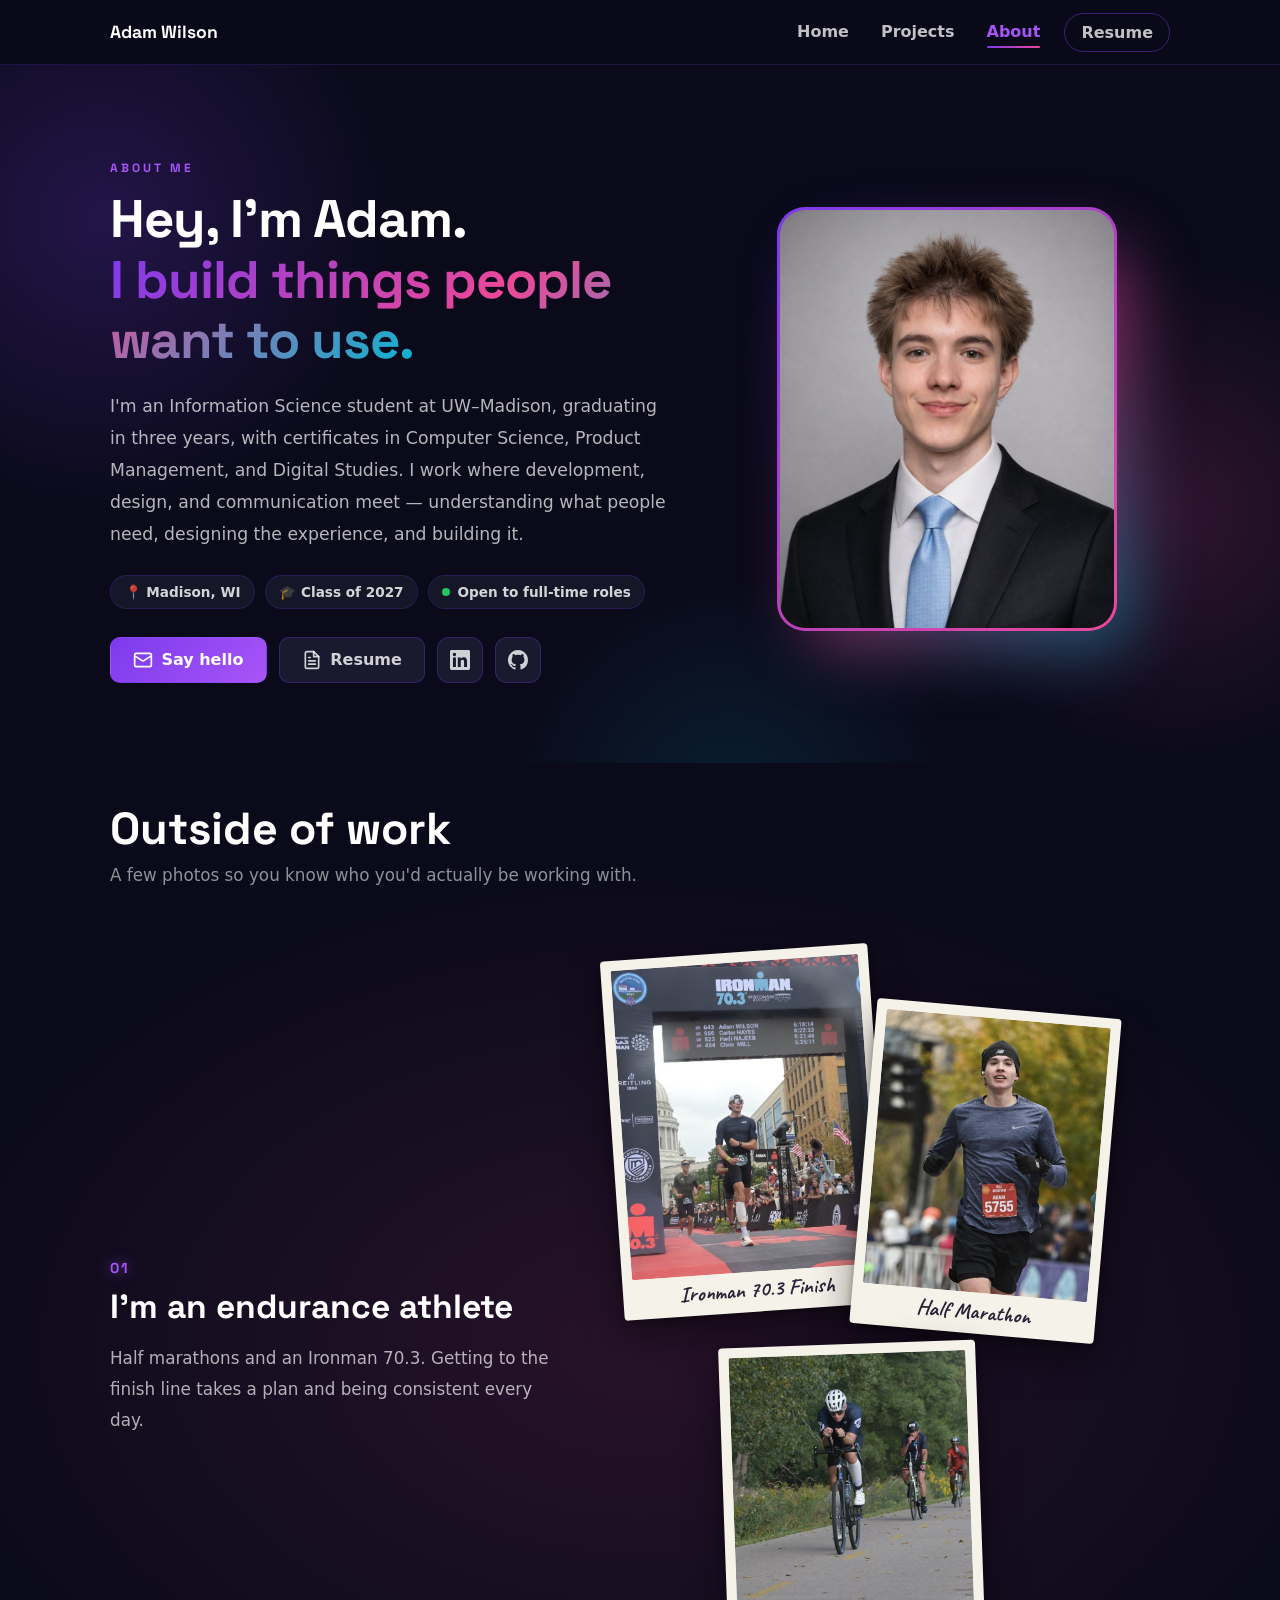
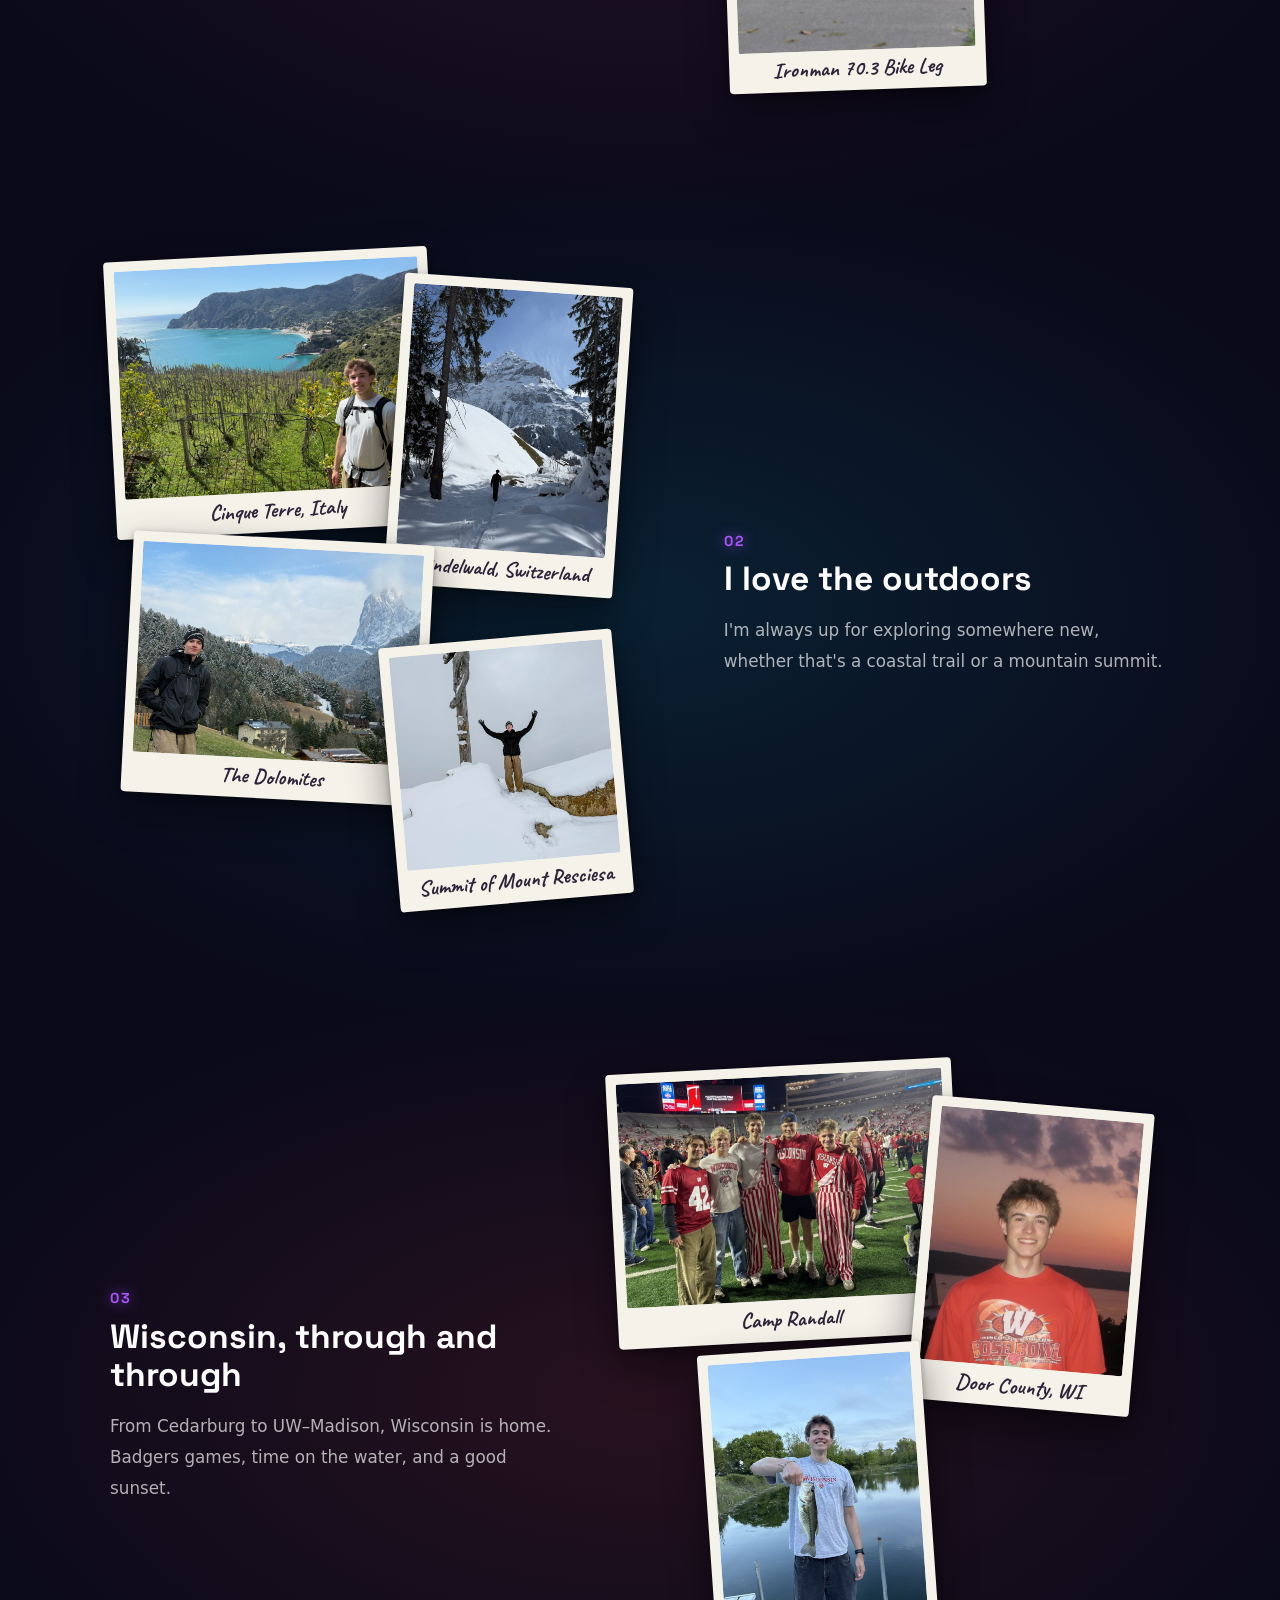
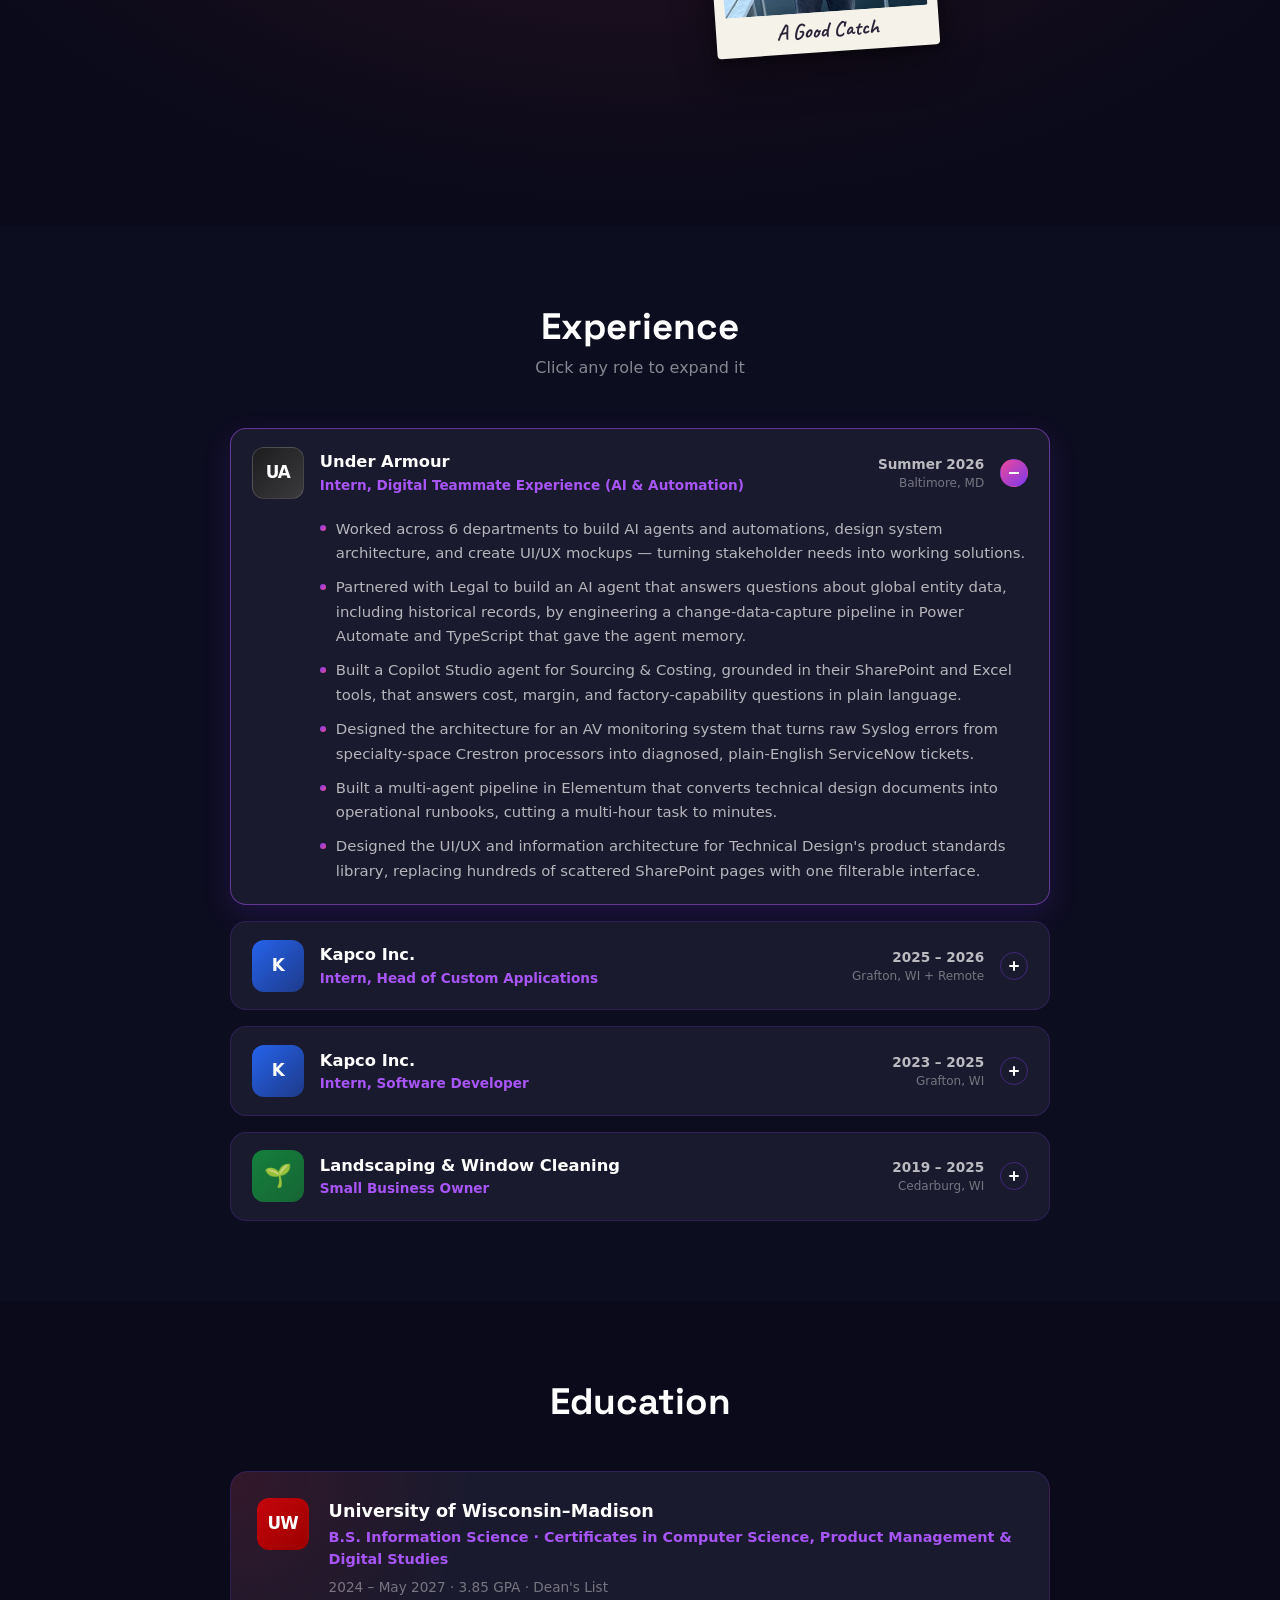
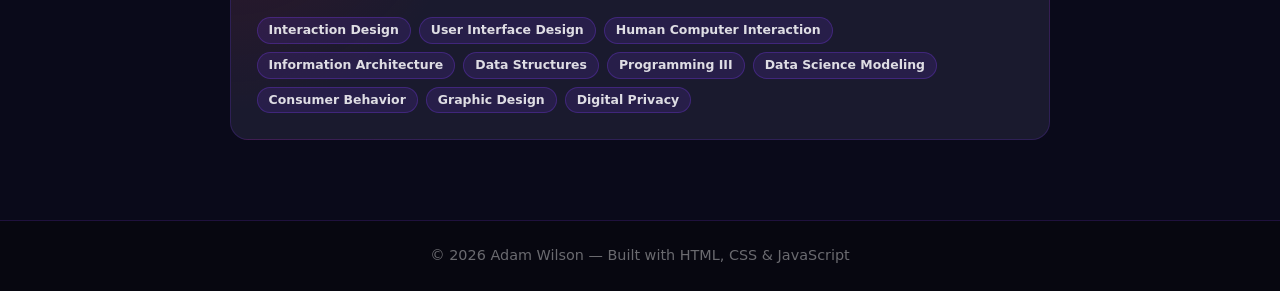
==== commit 85ff9d26: "Update 2" ====
--- a/about.html
+++ b/about.html
@@ -8,7 +8,7 @@
   <link rel="icon" type="image/svg+xml" href="assets/favicon.svg">
   <link rel="preconnect" href="https://fonts.googleapis.com">
   <link rel="preconnect" href="https://fonts.gstatic.com" crossorigin>
-  <link href="https://fonts.googleapis.com/css2?family=Space+Grotesk:wght@500;600;700&display=swap" rel="stylesheet">
+  <link href="https://fonts.googleapis.com/css2?family=Caveat:wght@500;700&family=Space+Grotesk:wght@500;600;700&display=swap" rel="stylesheet">
   <link rel="stylesheet" href="css/style.css">
 </head><body>
   <div class="scroll-progress" aria-hidden="true"></div>
@@ -59,56 +59,97 @@
             <div class="portrait-frame">
               <img src="assets/images/headshot-portrait.jpg" alt="Adam Wilson, Information Science student at UW–Madison">
               <div class="portrait-shine" aria-hidden="true"></div>
-              <div class="portrait-caption">
-                <span>Adam Wilson</span>
-                <small>Info Sci @ UW–Madison</small>
-              </div>
             </div>
-            <span class="sticker s1">⚡ Dev × Design</span>
-            <span class="sticker s2">🤖 AI agents</span>
-            <span class="sticker s3">💬 Communicator</span>
-          </div>
-        </div>
-      </div>
-    </section>
-
-    <!-- Numbers -->
-    <section class="stats-band">
-      <div class="container stats-grid">
-        <div class="stat" data-reveal><span class="stat-n" data-count="6">0</span><span class="stat-l">departments partnered with at Under Armour</span></div>
-        <div class="stat" data-reveal data-delay="0.1"><span class="stat-n" data-count="10" data-suffix="+">0</span><span class="stat-l">apps shipped at Kapco</span></div>
-        <div class="stat" data-reveal data-delay="0.2"><span class="stat-n" data-count="500" data-suffix="+">0</span><span class="stat-l">employees using my apps</span></div>
-        <div class="stat" data-reveal data-delay="0.3"><span class="stat-n" data-count="3">0</span><span class="stat-l">years to my degree</span></div>
-      </div>
-    </section>
-
-    <!-- Story -->
-    <section class="section">
-      <div class="container story-grid">
-        <div class="story-side">
-          <span class="eyebrow">My story</span>
-          <h2>From warehouse apps to AI agents</h2>
-        </div>
-        <div class="story-body">
-          <div class="story-step" data-reveal>
-            <span class="story-k">The start</span>
-            <p>I started building software in high school — winning the Congressional App Challenge — and in 2023 joined Kapco Inc. as a software developer intern, shipping ASP.NET and SQL apps that ran real warehouse operations.</p>
-          </div>
-          <div class="story-step" data-reveal>
-            <span class="story-k">Leveling up</span>
-            <p>By 2025 I was Head of Custom Applications, owning the apps used by 500+ employees, modernizing legacy software, and sitting down with leaders to turn their needs into tools.</p>
-          </div>
-          <div class="story-step" data-reveal>
-            <span class="story-k">This summer</span>
-            <p>At Under Armour I worked across six departments on AI agents, automations, system architecture, and interface design — including a memory system for Legal's AI agent and the ecom page for our Rookie Week–winning case study.</p>
-          </div>
-          <div class="story-step" data-reveal>
-            <span class="story-k">What's next</span>
-            <p>I'm looking for a full-time role where I can keep doing all three — build, design, and communicate. If that sounds like your team, I'd love to talk.</p>
-          </div>
-        </div>
-      </div>
-    </section>
+          </div>
+        </div>
+      </div>
+    </section>
+
+    <!-- Life outside work -->
+    <section class="life" data-life>
+      <div class="container">
+        <div class="life-head" data-reveal>
+          <h2>Outside of work</h2>
+          <p>A few photos so you know who you'd actually be working with.</p>
+        </div>
+
+        <div class="chapter" data-tone="race">
+          <div class="chapter-text">
+            <span class="chapter-num">01</span>
+            <h3>I'm an endurance athlete</h3>
+            <p>Half marathons and an Ironman 70.3. Getting to the finish line takes a plan and being consistent every day.</p>
+          </div>
+          <div class="pile pile-race">
+            <figure class="print p1" tabindex="0" role="button" aria-label="Enlarge photo: Ironman 70.3 Finish">
+              <img src="assets/images/life/ironman-finish.jpg" alt="Adam crossing the Ironman 70.3 Wisconsin finish line in Madison" loading="lazy">
+              <figcaption>Ironman 70.3 Finish</figcaption>
+            </figure>
+            <figure class="print p2" tabindex="0" role="button" aria-label="Enlarge photo: Half Marathon">
+              <img src="assets/images/life/half-marathon.jpg" alt="Adam running a half marathon" loading="lazy">
+              <figcaption>Half Marathon</figcaption>
+            </figure>
+            <figure class="print p3" tabindex="0" role="button" aria-label="Enlarge photo: Ironman 70.3 Bike Leg">
+              <img src="assets/images/life/ironman-bike.jpg" alt="Adam riding the bike leg of Ironman 70.3 Wisconsin" loading="lazy">
+              <figcaption>Ironman 70.3 Bike Leg</figcaption>
+            </figure>
+          </div>
+        </div>
+
+        <div class="chapter flip" data-tone="trail">
+          <div class="chapter-text">
+            <span class="chapter-num">02</span>
+            <h3>I love the outdoors</h3>
+            <p>I'm always up for exploring somewhere new, whether that's a coastal trail or a mountain summit.</p>
+          </div>
+          <div class="pile pile-travel">
+            <figure class="print p1" tabindex="0" role="button" aria-label="Enlarge photo: Cinque Terre, Italy">
+              <img src="assets/images/life/cinque-terre.jpg" alt="Adam on a hiking trail above the sea in Cinque Terre, Italy" loading="lazy">
+              <figcaption>Cinque Terre, Italy</figcaption>
+            </figure>
+            <figure class="print p2" tabindex="0" role="button" aria-label="Enlarge photo: Grindelwald, Switzerland">
+              <img src="assets/images/life/grindelwald.jpg" alt="Adam walking a snowy trail toward a mountain in Grindelwald, Switzerland" loading="lazy">
+              <figcaption>Grindelwald, Switzerland</figcaption>
+            </figure>
+            <figure class="print p3" tabindex="0" role="button" aria-label="Enlarge photo: The Dolomites">
+              <img src="assets/images/life/dolomites-village.jpg" alt="Adam above a mountain village in the Dolomites" loading="lazy">
+              <figcaption>The Dolomites</figcaption>
+            </figure>
+            <figure class="print p4" tabindex="0" role="button" aria-label="Enlarge photo: Summit of Mount Resciesa">
+              <img src="assets/images/life/resciesa-summit.jpg" alt="Adam with arms raised at the snowy summit of Mount Resciesa" loading="lazy">
+              <figcaption>Summit of Mount Resciesa</figcaption>
+            </figure>
+          </div>
+        </div>
+
+        <div class="chapter" data-tone="home">
+          <div class="chapter-text">
+            <span class="chapter-num">03</span>
+            <h3>Wisconsin, through and through</h3>
+            <p>From Cedarburg to UW–Madison, Wisconsin is home. Badgers games, time on the water, and a good sunset.</p>
+          </div>
+          <div class="pile pile-home">
+            <figure class="print p1" tabindex="0" role="button" aria-label="Enlarge photo: Camp Randall">
+              <img src="assets/images/life/camp-randall.jpg" alt="Adam and friends on the field at Camp Randall Stadium after a Badgers game" loading="lazy">
+              <figcaption>Camp Randall</figcaption>
+            </figure>
+            <figure class="print p2" tabindex="0" role="button" aria-label="Enlarge photo: Door County, WI">
+              <img src="assets/images/life/sunset.jpg" alt="Adam in a Wisconsin Badgers shirt at sunset in Door County, Wisconsin" loading="lazy">
+              <figcaption>Door County, WI</figcaption>
+            </figure>
+            <figure class="print p3" tabindex="0" role="button" aria-label="Enlarge photo: A Good Catch">
+              <img src="assets/images/life/fishing.jpg" alt="Adam holding a largemouth bass on a dock" loading="lazy">
+              <figcaption>A Good Catch</figcaption>
+            </figure>
+          </div>
+        </div>
+      </div>
+    </section>
+
+    <!-- Lightbox -->
+    <div class="lightbox" id="lightbox" role="dialog" aria-modal="true" aria-label="Photo" hidden>
+      <button class="lightbox-close" type="button" aria-label="Close photo">×</button>
+      <figure><img alt=""><figcaption></figcaption></figure>
+    </div>
 
     <!-- Experience -->
     <section class="section section-alt">
@@ -197,7 +238,6 @@
 
   <footer class="site-footer">
     © <span data-year>2026</span> Adam Wilson — Built with HTML, CSS &amp; JavaScript
-    <span class="hint">psst — try ↑ ↑ ↓ ↓ ← → ← → B A</span>
   </footer>
   <script src="js/main.js"></script>
 </body>
--- a/css/style.css
+++ b/css/style.css
@@ -706,8 +706,7 @@
   flex-wrap: wrap;
 }
 .project-tags span {
-  background: rgba(0, 0, 0, 0.5);
-  backdrop-filter: blur(4px);
+  background: rgba(0, 0, 0, 0.62);
   color: rgba(255, 255, 255, 0.9);
   font-size: 0.7rem;
   font-weight: 600;
@@ -1398,7 +1397,6 @@
 }
 .portrait.tilting { animation: none; }
 @keyframes portraitFloat { 0%, 100% { translate: 0 0; } 50% { translate: 0 -10px; } }
-
 .portrait-glow {
   position: absolute;
   inset: 8% -6% -6% 8%;
@@ -1433,81 +1431,6 @@
   mix-blend-mode: soft-light;
   pointer-events: none;
 }
-.portrait-caption {
-  position: absolute;
-  left: 14px; right: 14px; bottom: 14px;
-  display: flex; flex-direction: column;
-  padding: 0.7rem 1rem;
-  border-radius: 16px;
-  background: rgba(10,10,26,0.62);
-  border: 1px solid rgba(255,255,255,0.18);
-  backdrop-filter: blur(8px);
-}
-.portrait-caption span { font-family: var(--display); font-weight: 700; color: #fff; font-size: 1.05rem; }
-.portrait-caption small { color: rgba(255,255,255,0.65); font-size: 0.78rem; font-weight: 600; }
-
-.sticker {
-  position: absolute;
-  padding: 0.4rem 0.8rem;
-  border-radius: 999px;
-  background: rgba(15,15,31,0.9);
-  border: 1px solid rgba(255,255,255,0.2);
-  backdrop-filter: blur(6px);
-  color: #fff;
-  font-size: 0.8rem;
-  font-weight: 700;
-  white-space: nowrap;
-  box-shadow: 0 10px 24px rgba(0,0,0,0.4);
-  transform: translateZ(50px);
-  animation: floaty 5s ease-in-out infinite;
-}
-.sticker.s1 { top: 12%; left: -14%; border-color: rgba(192,132,252,0.5); }
-.sticker.s2 { top: 42%; right: -16%; border-color: rgba(34,211,238,0.5); animation-delay: -1.6s; }
-.sticker.s3 { bottom: 24%; left: -12%; border-color: rgba(251,191,36,0.5); animation-delay: -3.2s; }
-@media (max-width: 480px) {
-  .sticker.s1 { left: -4%; } .sticker.s2 { right: -4%; } .sticker.s3 { left: -4%; }
-}
-
-/* Stats band */
-.stats-band {
-  background: var(--bg-deep);
-  border-top: 1px solid var(--line);
-  border-bottom: 1px solid var(--line);
-  padding: 2.75rem 0;
-}
-.stats-grid { display: grid; grid-template-columns: repeat(4, 1fr); gap: 1.5rem; text-align: center; }
-@media (max-width: 767px) { .stats-grid { grid-template-columns: repeat(2, 1fr); } }
-.stat-n {
-  display: block;
-  font-family: var(--display);
-  font-weight: 700;
-  font-size: clamp(2.2rem, 5vw, 3rem);
-  line-height: 1.1;
-  background: var(--grad-3);
-  -webkit-background-clip: text; background-clip: text; color: transparent;
-}
-.stat-l { display: block; color: var(--muted); font-size: 0.88rem; margin-top: 0.35rem; line-height: 1.4; }
-
-/* Story */
-.story-grid { display: grid; grid-template-columns: 1fr 1.6fr; gap: 3rem; align-items: start; }
-@media (max-width: 860px) { .story-grid { grid-template-columns: 1fr; gap: 1.5rem; } }
-.story-side { position: sticky; top: calc(var(--nav-h) + 2rem); }
-@media (max-width: 860px) { .story-side { position: static; } }
-.story-side h2 { color: #fff; font-size: clamp(1.8rem, 4vw, 2.5rem); }
-.story-body { position: relative; padding-left: 1.75rem; border-left: 2px solid rgba(124,58,237,0.25); }
-.story-step { position: relative; margin-bottom: 2.25rem; }
-.story-step:last-child { margin-bottom: 0; }
-.story-step::before {
-  content: "";
-  position: absolute;
-  left: calc(-1.75rem - 7px); top: 0.35rem;
-  width: 12px; height: 12px;
-  border-radius: 50%;
-  background: var(--grad);
-  box-shadow: 0 0 0 4px var(--bg), 0 0 14px rgba(168,85,247,0.7);
-}
-.story-k { display: block; font-size: 0.72rem; font-weight: 700; letter-spacing: 2px; text-transform: uppercase; color: var(--pink); margin-bottom: 0.4rem; }
-.story-step p { color: rgba(255,255,255,0.7); line-height: 1.85; margin: 0; font-size: 1.02rem; }
 
 /* Experience accordion */
 .xp-list { display: grid; gap: 1rem; }
@@ -1587,3 +1510,472 @@
   .sv-core-t { font-size: 0.66rem; }
   .sk-chip { font-size: 0.6rem; }
 }
+
+/* =========================================================
+   About — photo prints & "Outside of work"
+   ========================================================= */
+
+.print {
+  margin: 0;
+  background: #f5f2ea;
+  padding: 10px 10px 0;
+  border-radius: 4px;
+  box-shadow: 0 18px 40px rgba(0,0,0,0.45), 0 2px 6px rgba(0,0,0,0.3);
+  transform: rotate(var(--r, 0deg));
+  transition: transform 0.35s cubic-bezier(.2,.8,.2,1), box-shadow 0.35s ease;
+  position: relative;
+}
+.print img { width: 100%; display: block; border-radius: 2px; }
+.print figcaption {
+  font-family: "Caveat", "Segoe Print", "Bradley Hand", cursive;
+  font-size: 1.35rem;
+  font-weight: 700;
+  color: #2a2438;
+  text-align: center;
+  padding: 0.35rem 0.5rem 0.55rem;
+  line-height: 1.2;
+}
+
+
+.life { padding: 40px 0 100px; }
+.life-head { max-width: 640px; margin-bottom: 4rem; }
+.life-head h2 { color: #fff; font-size: clamp(2rem, 4.5vw, 2.8rem); margin-bottom: 0.5rem; }
+.life-head p { color: rgba(255,255,255,0.55); font-size: 1.05rem; margin: 0; }
+
+.chapter {
+  display: grid;
+  grid-template-columns: 1fr 1.25fr;
+  gap: 3.5rem;
+  align-items: center;
+  margin-bottom: 7rem;
+}
+.chapter:last-child { margin-bottom: 0; }
+.chapter.flip { grid-template-columns: 1.25fr 1fr; }
+.chapter.flip .chapter-text { order: 2; }
+@media (max-width: 860px) {
+  .chapter { grid-template-columns: 1fr; gap: 2.5rem; margin-bottom: 5rem; }
+  .chapter.flip { grid-template-columns: 1fr; }
+  .chapter.flip .chapter-text { order: 0; }
+}
+
+.chapter-num {
+  display: block;
+  font-family: var(--display);
+  font-weight: 700;
+  font-size: 0.9rem;
+  color: var(--purple);
+  letter-spacing: 2px;
+  margin-bottom: 0.5rem;
+}
+.chapter-text h3 { color: #fff; font-size: clamp(1.6rem, 3.4vw, 2.1rem); margin-bottom: 1rem; }
+.chapter-text p { color: rgba(255,255,255,0.68); font-size: 1.05rem; line-height: 1.85; margin: 0; max-width: 460px; }
+
+/* piles of prints */
+.pile { position: relative; }
+.pile .print { cursor: zoom-in; }
+.pile .print:hover, .pile .print:focus-visible {
+  --r: 0deg;
+  z-index: 5;
+  box-shadow: 0 28px 60px rgba(0,0,0,0.55), 0 0 0 2px rgba(168,85,247,0.6);
+  outline: none;
+}
+.pile .print:hover { transform: rotate(0deg); }
+
+/* Overlapping piles: neighbours overlap at the sides, lower prints tuck under the
+   upper ones' bottom border so captions stay readable. Hover lifts one to the front. */
+.pile-race { height: 790px; }
+.pile-race .p1 { --r: -4deg; left: 0;   top: 0;     width: 48%; z-index: 2; }
+.pile-race .p2 { --r: 5deg;  left: 45%; top: 56px;  width: 44%; z-index: 3; }
+.pile-race .p3 { --r: -2deg; left: 20%; top: 392px; width: 46%; z-index: 4; }
+
+.pile-travel { height: 700px; }
+.pile-travel .p1 { --r: -3deg; left: 0;   top: 0;     width: 58%; z-index: 2; }
+.pile-travel .p2 { --r: 4deg;  left: 51%; top: 26px;  width: 41%; z-index: 3; }
+.pile-travel .p3 { --r: 3deg;  left: 3%;  top: 284px; width: 54%; z-index: 4; }
+.pile-travel .p4 { --r: -5deg; left: 50%; top: 384px; width: 42%; z-index: 5; }
+
+.pile-home { height: 660px; }
+.pile-home .p1 { --r: -3deg; left: 0;   top: 0;     width: 62%; z-index: 2; }
+.pile-home .p2 { --r: 5deg;  left: 55%; top: 38px;  width: 40%; z-index: 3; }
+.pile-home .p3 { --r: -4deg; left: 17%; top: 282px; width: 40%; z-index: 4; }
+
+.pile .print { position: absolute; }
+
+@media (max-width: 860px) {
+  .pile-race, .pile-travel, .pile-home { height: auto; display: grid; gap: 1.75rem; }
+  .pile .print { position: relative; left: auto; top: auto; width: 88%; }
+  .pile .print:nth-child(even) { justify-self: end; }
+  .print figcaption { font-size: 1.2rem; }
+}
+
+/* ---------- "Outside of work": glows + deal-in ---------- */
+.life { position: relative; overflow: hidden; }
+.life > .container { position: relative; z-index: 1; }
+
+/* ambient colour behind each chapter */
+.chapter { position: relative; }
+.chapter::before {
+  content: "";
+  position: absolute;
+  inset: -12% -20%;
+  z-index: -1;
+  pointer-events: none;
+  background: radial-gradient(closest-side, var(--tone), transparent);
+  opacity: 0;
+  transform: scale(0.8);
+  transition: opacity 1.2s ease, transform 1.4s ease;
+}
+.chapter[data-tone="race"]  { --tone: rgba(236, 72, 153, 0.13); }
+.chapter[data-tone="trail"] { --tone: rgba(6, 182, 212, 0.13); }
+.chapter[data-tone="home"]  { --tone: rgba(239, 68, 68, 0.13); }
+.chapter.in-view::before { opacity: 1; transform: none; }
+
+/* text slides in, prints get "dealt" onto the table */
+.chapter-text { opacity: 0; translate: 0 30px; transition: opacity 0.7s ease, translate 0.7s ease; }
+.chapter.in-view .chapter-text { opacity: 1; translate: 0 0; }
+.chapter-num { transition: color 0.4s ease, text-shadow 0.4s ease; }
+.chapter.in-view .chapter-num { text-shadow: 0 0 14px rgba(168,85,247,0.8); }
+
+.pile .print {
+  opacity: 0;
+  translate: 0 90px;
+  scale: 0.85;
+  transition: opacity 0.6s ease, translate 0.8s cubic-bezier(.2,.9,.3,1.15), scale 0.8s cubic-bezier(.2,.9,.3,1.15),
+              transform 0.35s cubic-bezier(.2,.8,.2,1), box-shadow 0.35s ease;
+}
+.pile .print:nth-child(2) { transition-delay: 0.12s, 0.12s, 0.12s, 0s, 0s; }
+.pile .print:nth-child(3) { transition-delay: 0.24s, 0.24s, 0.24s, 0s, 0s; }
+.pile .print:nth-child(4) { transition-delay: 0.36s, 0.36s, 0.36s, 0s, 0s; }
+.chapter.in-view .pile .print { opacity: 1; translate: 0 0; scale: 1; }
+.chapter.in-view .pile .print:hover,
+.chapter.in-view .pile .print:focus-visible { scale: 1.04; }
+
+/* while hovering one print, push the rest back a little */
+.pile:hover .print:not(:hover) { filter: brightness(0.7) saturate(0.85); }
+.pile .print { transition-property: opacity, translate, scale, transform, box-shadow, filter; }
+
+@media (prefers-reduced-motion: reduce) {
+  .chapter-text, .pile .print { opacity: 1; translate: none; scale: none; }
+}
+
+/* lightbox */
+.lightbox {
+  position: fixed;
+  inset: 0;
+  z-index: 9999;
+  background: rgba(5,5,12,0.92);
+  backdrop-filter: blur(6px);
+  display: flex;
+  align-items: center;
+  justify-content: center;
+  padding: 1.5rem;
+  animation: fadeIn 0.2s ease;
+}
+.lightbox[hidden] { display: none; }
+.lightbox figure { margin: 0; max-width: min(1000px, 100%); animation: slideUp 0.3s ease; }
+.lightbox img { max-width: 100%; max-height: 80vh; border-radius: 6px; display: block; margin: 0 auto; }
+.lightbox figcaption {
+  font-family: "Caveat", "Segoe Print", cursive;
+  font-size: 1.6rem;
+  color: #fff;
+  text-align: center;
+  margin-top: 0.75rem;
+}
+.lightbox-close {
+  position: absolute;
+  top: 1rem; right: 1rem;
+  width: 42px; height: 42px;
+  border-radius: 50%;
+  border: 1px solid rgba(255,255,255,0.25);
+  background: rgba(0,0,0,0.5);
+  color: #fff;
+  font-size: 1.4rem;
+  cursor: pointer;
+  transition: transform 0.2s ease, background 0.2s ease;
+}
+.lightbox-close:hover { transform: rotate(90deg); background: rgba(124,58,237,0.7); }
+.chapter.dealt .pile .print { transition-delay: 0s !important; }
+
+/* ---------- Project modal: gallery sections + zoom ---------- */
+.zoomable {
+  display: block;
+  width: 100%;
+  padding: 0;
+  border: 0;
+  background: none;
+  cursor: zoom-in;
+  border-radius: 12px;
+  overflow: hidden;
+}
+.zoomable:focus-visible { outline: 2px solid var(--purple); outline-offset: 2px; }
+
+.gal-section { margin-bottom: 2.25rem; }
+.gal-section:last-child { margin-bottom: 0; }
+.gal-section h3 {
+  display: flex;
+  align-items: center;
+  gap: 0.75rem;
+  font-size: 0.78rem !important;
+  letter-spacing: 2px;
+  text-transform: uppercase;
+  color: var(--pink) !important;
+  margin-bottom: 0.9rem !important;
+}
+.gal-section h3::after { content: ""; flex: 1; height: 1px; background: var(--line); }
+
+/* show screenshots whole, not cropped */
+.gal-section .preview-grid { align-items: start; }
+.gal-section .preview-grid img { height: auto; object-fit: contain; background: #0b0b16; }
+.gal-section .preview-grid figure:hover img { transform: none; }
+.gal-section .preview-grid figure { transition: transform 0.3s ease; }
+.gal-section .preview-grid figure:hover { transform: translateY(-3px); }
+.gal-section .preview-grid figcaption {
+  position: static;
+  background: none;
+  padding: 0.55rem 0.1rem 0;
+  color: rgba(255,255,255,0.6);
+  font-weight: 600;
+}
+.gal-section figure.light .zoomable { background: #fff; padding: 8px; }
+.gal-section figure.light img { background: #fff; }
+.preview-grid figure.wide { grid-column: 1 / -1; }
+
+.preview-grid.cols-4 { grid-template-columns: repeat(4, 1fr); }
+@media (max-width: 700px) { .preview-grid.cols-4 { grid-template-columns: repeat(2, 1fr); } }
+
+/* the team */
+.gal-team .preview-grid {
+  grid-template-columns: minmax(0, 300px) 1fr;
+  align-items: center;
+  gap: 1.5rem;
+}
+.gal-team .preview-grid figure { transform: rotate(-2deg); }
+.gal-team .preview-grid figure:hover { transform: rotate(0) translateY(-3px); }
+.gal-team .zoomable { background: #f5f2ea; padding: 8px 8px 0; border-radius: 6px; }
+.gal-team .preview-grid img { aspect-ratio: 3 / 4; object-fit: cover; background: none; border-radius: 3px; }
+.gal-team .preview-grid figcaption { background: #f5f2ea; color: #2a2438; text-align: center; padding: 0.4rem 0.5rem 0.6rem; border-radius: 0 0 6px 6px; margin-top: -2px; }
+.gal-note { color: rgba(255,255,255,0.75); line-height: 1.8; margin: 0; font-size: 1rem; }
+@media (max-width: 600px) { .gal-team .preview-grid { grid-template-columns: 1fr; } .gal-team .preview-grid figure { max-width: 300px; } }
+
+/* full-size image view (above the modal) */
+.zoom-view {
+  position: fixed;
+  inset: 0;
+  z-index: 10000;
+  background: rgba(5,5,12,0.94);
+  display: flex;
+  align-items: center;
+  justify-content: center;
+  padding: 2rem 1rem;
+  animation: fadeIn 0.2s ease;
+  cursor: zoom-out;
+}
+.zoom-view[hidden] { display: none; }
+.zoom-view figure { margin: 0; max-width: min(1400px, 100%); }
+.zoom-view img { max-width: 100%; max-height: 82vh; display: block; margin: 0 auto; border-radius: 8px; background: #fff; }
+.zoom-view figcaption { color: rgba(255,255,255,0.8); text-align: center; margin-top: 0.75rem; font-weight: 600; }
+
+/* ---------- Home: Under Armour photo carousel ---------- */
+.feature-cards {
+  grid-column: 1 / -1;
+  display: grid;
+  grid-template-columns: repeat(3, 1fr);
+  gap: 1rem;
+}
+@media (max-width: 860px) { .feature-cards { grid-template-columns: 1fr; } }
+.feature-cards .mini-card:hover { transform: translateY(-4px); }
+.feature-link {
+  grid-column: 1 / -1;
+  justify-self: start;
+  color: var(--purple);
+  font-weight: 700;
+  text-decoration: none;
+  margin-top: -0.5rem;
+}
+.feature-link span { display: inline-block; transition: transform 0.2s ease; }
+.feature-link:hover span { transform: translateX(5px); }
+
+.ua-carousel { min-width: 0; outline: none; }
+.ua-carousel:focus-visible .uc-viewport { box-shadow: 0 0 0 2px var(--purple); }
+.uc-viewport {
+  position: relative;
+  aspect-ratio: 4 / 3;
+  border-radius: 18px;
+  overflow: hidden;
+  background: #000;
+  border: 1px solid rgba(255,255,255,0.12);
+  box-shadow: 0 24px 50px rgba(0,0,0,0.45);
+  touch-action: pan-y;
+}
+.uc-track {
+  display: flex;
+  height: 100%;
+  transition: transform 0.55s cubic-bezier(.2,.8,.2,1);
+}
+.uc-track.dragging { transition: none; }
+.uc-slide {
+  position: relative;
+  flex: 0 0 100%;
+  height: 100%;
+  margin: 0;
+  overflow: hidden;
+}
+/* blurred copy fills the frame so tall and wide photos both show in full */
+.uc-bg {
+  position: absolute;
+  inset: -30px;
+  background-size: cover;
+  background-position: center;
+  filter: blur(26px) brightness(0.45) saturate(1.2);
+}
+.uc-slide img {
+  position: relative;
+  width: 100%;
+  height: 100%;
+  object-fit: contain;
+  user-select: none;
+  -webkit-user-drag: none;
+  transform: scale(1.04);
+  transition: transform 1.2s ease;
+}
+.uc-slide.active img { transform: scale(1); }
+
+.uc-btn {
+  position: absolute;
+  top: 50%;
+  translate: 0 -50%;
+  width: 42px; height: 42px;
+  border-radius: 50%;
+  border: 1px solid rgba(255,255,255,0.25);
+  background: rgba(10,10,26,0.6);
+  backdrop-filter: blur(6px);
+  color: #fff;
+  display: flex; align-items: center; justify-content: center;
+  cursor: pointer;
+  opacity: 0.85;
+  transition: opacity 0.2s ease, background 0.2s ease, transform 0.2s ease;
+  z-index: 2;
+}
+.uc-btn:hover { opacity: 1; background: var(--violet); transform: scale(1.08); }
+.uc-prev { left: 12px; }
+.uc-next { right: 12px; }
+.uc-count {
+  position: absolute;
+  top: 12px; right: 12px;
+  z-index: 2;
+  background: rgba(10,10,26,0.65);
+  border: 1px solid rgba(255,255,255,0.2);
+  border-radius: 999px;
+  padding: 0.2rem 0.65rem;
+  font-size: 0.75rem;
+  font-weight: 700;
+  color: #fff;
+  font-variant-numeric: tabular-nums;
+}
+.uc-bottom {
+  display: flex;
+  align-items: center;
+  justify-content: space-between;
+  gap: 1rem;
+  margin-top: 0.9rem;
+}
+.uc-caption { margin: 0; color: rgba(255,255,255,0.8); font-weight: 600; font-size: 0.92rem; min-height: 1.4em; animation: fadeIn 0.4s ease; }
+.uc-dots { display: flex; gap: 6px; flex-shrink: 0; }
+.uc-dot {
+  width: 8px; height: 8px;
+  padding: 0;
+  border: 0;
+  border-radius: 999px;
+  background: rgba(255,255,255,0.25);
+  cursor: pointer;
+  transition: width 0.3s ease, background 0.3s ease;
+}
+.uc-dot[aria-current="true"] { width: 24px; background: var(--grad); }
+.uc-slide.fill img { object-fit: cover; object-position: var(--pos, center); }
+
+/* =========================================================
+   Project modal — performance / no-glitch overrides
+   Live backdrop blurs and hover transforms behind a long scrolling
+   gallery caused tearing while scrolling. Keep the modal flat and cheap.
+   ========================================================= */
+.modal-backdrop {
+  backdrop-filter: none;
+  -webkit-backdrop-filter: none;
+  background: rgba(6, 6, 14, 0.94);
+}
+.modal-panel {
+  animation: fadeIn 0.2s ease;
+  overscroll-behavior: contain;
+}
+.modal-panel .modal-tags span,
+.modal-panel .video-note,
+.modal-panel .modal-close {
+  backdrop-filter: none;
+  -webkit-backdrop-filter: none;
+}
+.modal-panel .modal-tags span { background: rgba(10, 10, 26, 0.6); }
+
+/* gallery: no movement, just a subtle outline on hover */
+.modal-panel .preview-grid figure,
+.modal-panel .preview-grid figure:hover,
+.modal-panel .gal-team .preview-grid figure,
+.modal-panel .gal-team .preview-grid figure:hover {
+  transform: none;
+  transition: none;
+}
+.modal-panel .preview-grid img,
+.modal-panel .preview-grid figure:hover img {
+  transform: none;
+  transition: none;
+}
+.modal-panel .zoomable { transition: box-shadow 0.2s ease; }
+.modal-panel .zoomable:hover { box-shadow: 0 0 0 2px rgba(168, 85, 247, 0.7); }
+
+.zoom-view { animation: none; }
+
+/* While a project is open, take the page behind it out of rendering entirely so
+   nothing (e.g. a card banner) can flash through during fast scrolling. */
+/* While a project is open the page stays faintly visible behind it, but everything
+   that makes the browser keep separate GPU layers for the cards (blur, transforms,
+   transitions, animations) is switched off, so nothing can flash through on scroll. */
+/* No see-through overlay at all: the overlay is fully transparent and the page itself
+   is dimmed instead. If the browser ever skips a frame while scrolling the popup,
+   there is no dark layer to drop, so the page can't flash bright behind it. */
+.modal-backdrop {
+  background: transparent !important;
+  animation: none !important;
+}
+.modal-panel { animation: none !important; }
+body.modal-open .page > .container,
+body.modal-open .site-nav,
+body.modal-open .site-footer,
+body.modal-open .scroll-progress {
+  opacity: 0.12;
+}
+body.modal-open .site-nav {
+  backdrop-filter: none !important;
+  -webkit-backdrop-filter: none !important;
+}
+body.modal-open .page > .container { pointer-events: none; }
+body.modal-open .page > .container *,
+body.modal-open .page > .container *::before,
+body.modal-open .page > .container *::after {
+  transition: none !important;
+  animation: none !important;
+  transform: none !important;
+  backdrop-filter: none !important;
+  -webkit-backdrop-filter: none !important;
+  will-change: auto !important;
+}
+body.modal-open .project-overlay { opacity: 0 !important; }
+
+/* Mathware: logo beside its description */
+.gal-aside .preview-grid { grid-template-columns: minmax(0, 260px) 1fr; align-items: center; gap: 1.5rem; }
+.gal-aside .gal-note { font-size: 0.98rem; }
+@media (max-width: 600px) { .gal-aside .preview-grid { grid-template-columns: 1fr; } .gal-aside figure { max-width: 260px; } }
+
+/* Project grid: every card in a row is the same height, whatever its tagline length */
+#project-grid { align-items: stretch; }
+#project-grid > div { display: flex; }
+#project-grid .project-card { display: flex; flex-direction: column; height: 100%; }
+#project-grid .project-body { flex: 1; }
